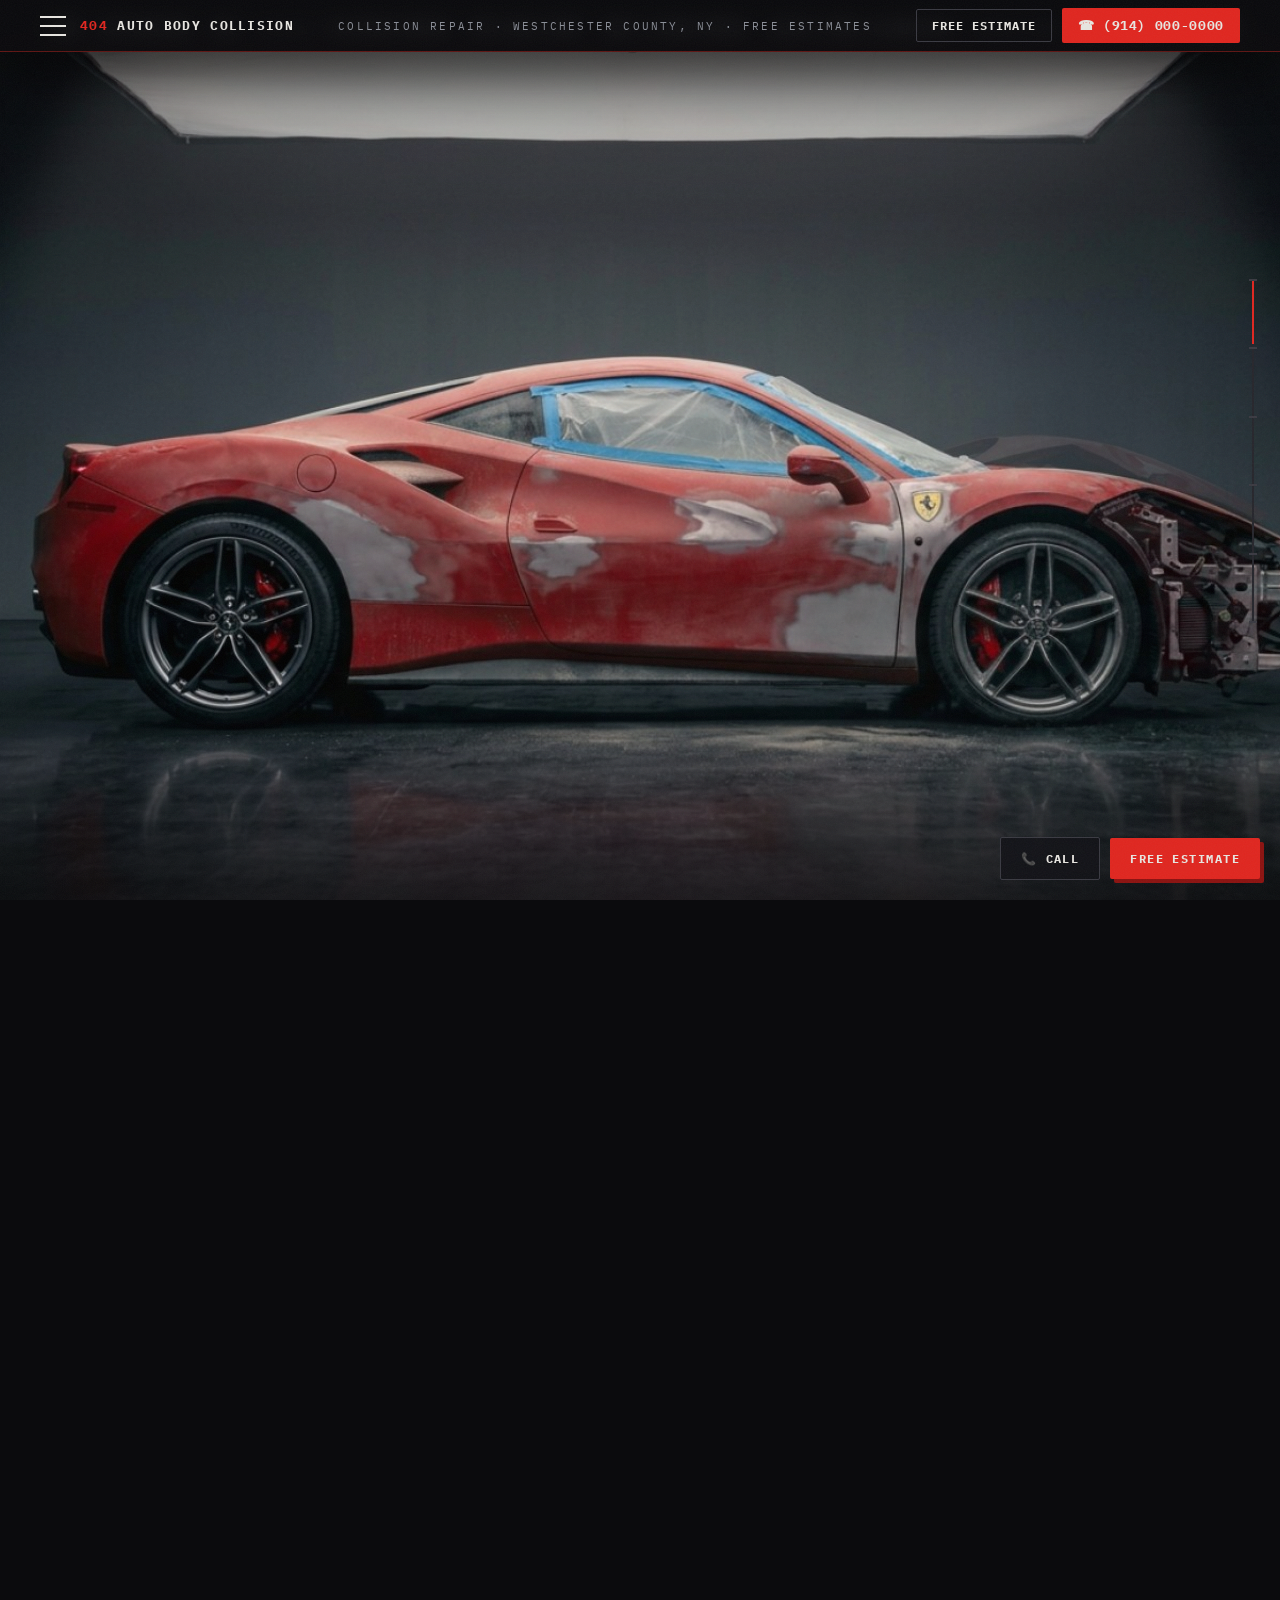
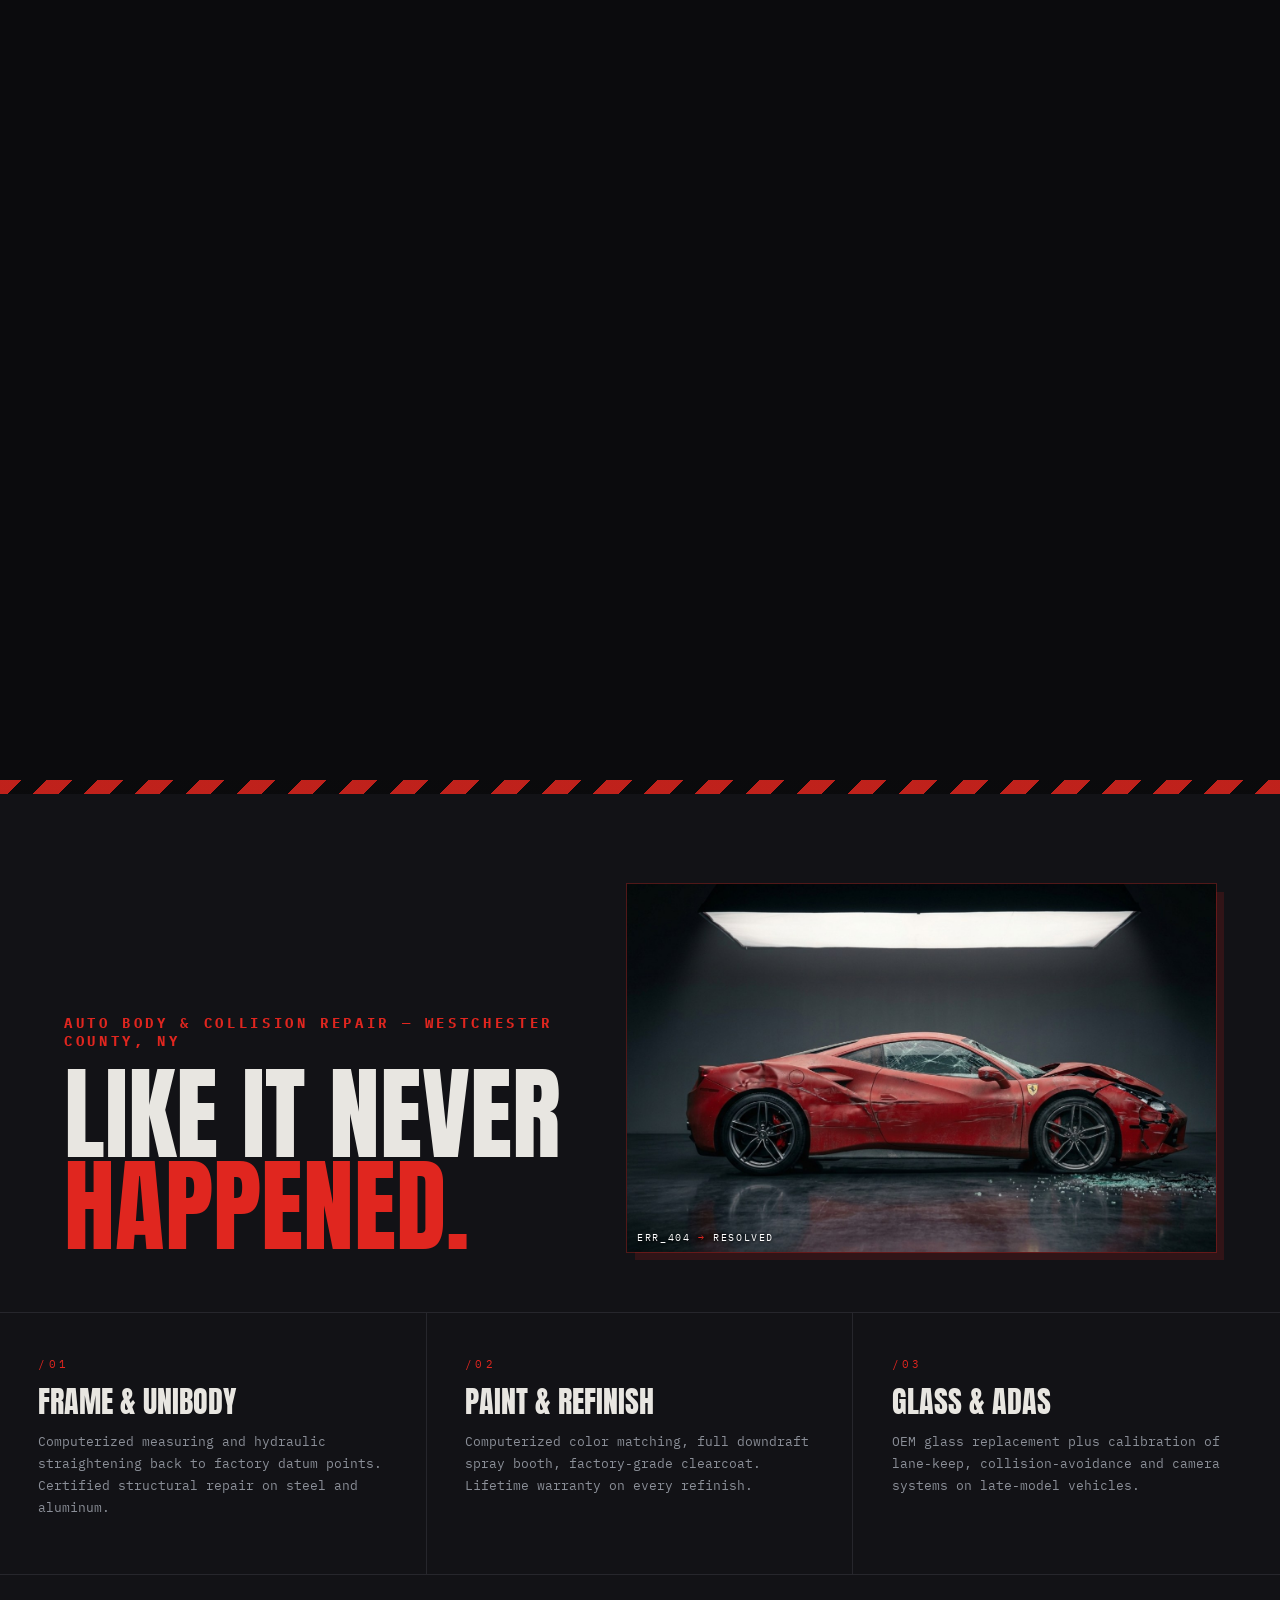
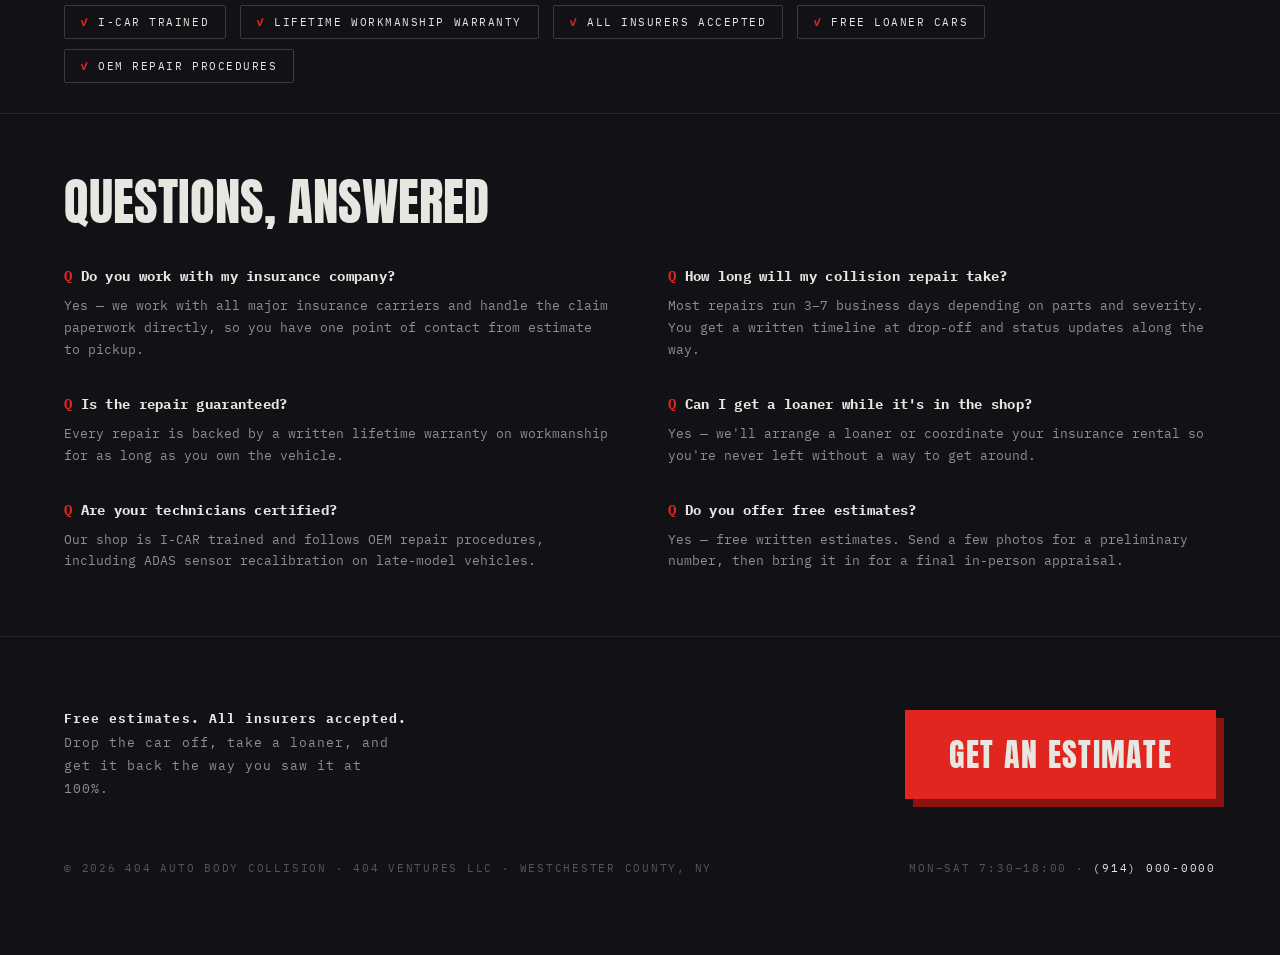
==== index.html @ 288c8769 "404 Auto Body Collision — multi-page concept site Scroll-scrubbed home + service/city pages, estimat" ====
<!DOCTYPE html>
<html lang="en">
<head>
<meta charset="UTF-8">
<meta name="viewport" content="width=device-width, initial-scale=1.0">

<!-- ============ SEO ============ (TODO: replace 404autobody.com with the real domain once live) -->
<title>404 Auto Body Collision — Collision Repair &amp; Auto Body Shop in Westchester, NY</title>
<meta name="description" content="404 Auto Body Collision in Westchester County, NY. Expert collision repair, frame straightening, factory-matched paint, and glass &amp; ADAS calibration. Free estimates, all insurers accepted.">
<link rel="canonical" href="https://404autobody.com/">
<meta name="robots" content="index,follow,max-image-preview:large">
<meta name="geo.region" content="US-NY">
<meta name="geo.placename" content="Westchester County, New York">
<meta name="theme-color" content="#0b0b0d">
<meta property="og:type" content="website">
<meta property="og:title" content="404 Auto Body Collision — Collision Repair in Westchester, NY">
<meta property="og:description" content="Expert collision repair &amp; auto body work in Westchester County, NY. Free estimates, all insurers accepted.">
<meta property="og:image" content="https://404autobody.com/img/stage_4.jpg">
<meta property="og:url" content="https://404autobody.com/">
<meta name="twitter:card" content="summary_large_image">

<link rel="icon" href="favicon.ico" sizes="32x32">
<link rel="icon" type="image/png" href="img/favicon-32.png" sizes="32x32">
<link rel="apple-touch-icon" href="img/favicon-180.png">

<link rel="preload" as="image" href="img/stage_0.jpg">
<link rel="preconnect" href="https://fonts.googleapis.com">
<link rel="preconnect" href="https://fonts.gstatic.com" crossorigin>
<link href="https://fonts.googleapis.com/css2?family=Anton&family=IBM+Plex+Mono:wght@400;500;700&display=swap" rel="stylesheet">
<style>
:root{
  --ink:#0b0b0d;
  --ink2:#121216;
  --steel:#8b8f98;
  --bone:#e8e6e1;
  --red:#e0261f;
  --red-deep:#8c1210;
  --mono:'IBM Plex Mono', ui-monospace, monospace;
  --display:'Anton', 'Arial Narrow', Impact, sans-serif;
}
*{margin:0;padding:0;box-sizing:border-box}
html{scroll-behavior:auto}
body{
  background:var(--ink);
  color:var(--bone);
  font-family:var(--mono);
  overflow-x:hidden;
}
::selection{background:var(--red);color:var(--bone)}

/* grain overlay */
body::after{
  content:"";position:fixed;inset:0;pointer-events:none;z-index:50;opacity:.05;
  background-image:url("data:image/svg+xml,%3Csvg xmlns='http://www.w3.org/2000/svg' width='120' height='120'%3E%3Cfilter id='n'%3E%3CfeTurbulence type='fractalNoise' baseFrequency='0.9' numOctaves='2'/%3E%3C/filter%3E%3Crect width='120' height='120' filter='url(%23n)' opacity='1'/%3E%3C/svg%3E");
}

/* caution tape accent */
.tape{
  height:14px;width:100%;
  background:repeating-linear-gradient(-45deg,var(--red) 0 18px,var(--ink) 18px 36px);
  opacity:.85;
}

/* ============ SCRUB SECTION ============ */
.scrub{height:620vh;position:relative}
.stage{position:sticky;top:0;height:100vh;overflow:hidden}
canvas{position:absolute;inset:0;width:100%;height:100%;display:block}

/* HUD chrome over canvas */
/* burger + slide-out nav drawer */
.tb-left{display:flex;align-items:center;gap:14px}
.burger{width:26px;height:20px;position:relative;background:none;border:0;padding:0;cursor:pointer;flex:0 0 auto}
.burger span{position:absolute;left:0;width:100%;height:2px;background:var(--bone);transition:transform .28s ease, opacity .2s ease}
.burger span:nth-child(1){top:0}
.burger span:nth-child(2){top:9px}
.burger span:nth-child(3){top:18px}
body.nav-open .burger span:nth-child(1){transform:translateY(9px) rotate(45deg)}
body.nav-open .burger span:nth-child(2){opacity:0}
body.nav-open .burger span:nth-child(3){transform:translateY(-9px) rotate(-45deg)}
.burger:focus-visible{outline:2px solid var(--bone);outline-offset:4px}

/* transparent click-catcher (no dim, so the hero stays visible) */
.nav-backdrop{position:fixed;inset:0;z-index:43;background:transparent;pointer-events:none}
body.nav-open .nav-backdrop{pointer-events:auto}
/* compact dropdown that rolls DOWN from under the action bar */
.nav-drawer{position:fixed;top:52px;left:0;right:0;z-index:44;
  display:flex;align-items:center;padding:9px clamp(14px,4vw,40px);
  background:rgba(11,11,13,.95);backdrop-filter:blur(14px);-webkit-backdrop-filter:blur(14px);
  border-bottom:1px solid rgba(224,38,31,.45);box-shadow:0 22px 44px rgba(0,0,0,.55);
  transform:translateY(-100%);transition:transform .32s cubic-bezier(.4,0,.2,1)}
body.nav-open .nav-drawer{transform:translateY(0)}
.nd-head{display:none}
/* single line — scrolls horizontally if it can't all fit */
.nav-drawer nav{display:flex;flex-wrap:nowrap;align-items:center;gap:1px;
  flex:1;min-width:0;overflow-x:auto;scrollbar-width:none}
.nav-drawer nav::-webkit-scrollbar{display:none}
.nd-link{flex:0 0 auto;font-family:var(--mono);font-size:11px;letter-spacing:.05em;text-transform:uppercase;
  color:var(--bone);text-decoration:none;padding:7px 10px;border-radius:2px;white-space:nowrap;transition:background .15s ease, color .15s ease}
.nd-link:hover{background:rgba(224,38,31,.16);color:#fff}
.nd-group{flex:0 0 auto;font-family:var(--mono);font-size:9px;letter-spacing:.18em;text-transform:uppercase;
  color:var(--steel);padding:0 3px 0 9px;margin-left:5px;border-left:1px solid #3a3a42;white-space:nowrap}
.nd-cta{display:none}   /* moved up into the action bar next to the phone */
.nd-link:focus-visible{outline:2px solid var(--bone);outline-offset:2px}

/* slim persistent action bar */
.topbar{position:fixed;top:0;left:0;right:0;z-index:45;height:52px;
  display:flex;align-items:center;justify-content:space-between;gap:16px;
  padding:0 clamp(14px,4vw,40px);
  background:rgba(11,11,13,.72);backdrop-filter:blur(10px);-webkit-backdrop-filter:blur(10px);
  border-bottom:1px solid rgba(224,38,31,.35);font-family:var(--mono);text-transform:uppercase}
.tb-brand{font-weight:700;font-size:13px;letter-spacing:.1em;color:var(--bone);text-decoration:none;white-space:nowrap}
.tb-404{color:var(--red)}
.tb-mid{font-size:11px;letter-spacing:.2em;color:var(--steel);white-space:nowrap;overflow:hidden;text-overflow:ellipsis}
.tb-right{display:flex;align-items:center;gap:10px}
.tb-est{font-family:var(--mono);font-weight:700;font-size:12px;letter-spacing:.08em;text-transform:uppercase;
  color:var(--bone);text-decoration:none;border:1px solid #3a3a42;padding:8px 15px;border-radius:2px;white-space:nowrap}
.tb-est:hover{border-color:var(--red);color:#fff}
.tb-call{font-weight:700;font-size:13px;letter-spacing:.05em;color:var(--bone);text-decoration:none;
  background:var(--red);padding:9px 16px;border-radius:2px;white-space:nowrap}
.tb-call:hover{filter:brightness(1.08)}
.tb-est:focus-visible,.tb-call:focus-visible,.tb-brand:focus-visible{outline:2px solid var(--bone);outline-offset:3px}
@media (max-width:820px){ .tb-mid{display:none} }
@media (max-width:560px){ .tb-brand{font-size:11px} .tb-est{display:none} .tb-call{padding:8px 12px;font-size:12px} }

/* brand wordmark overlay (fades out via JS as scroll progresses) */
.brandmark{position:absolute;top:clamp(78px,12vh,140px);left:0;right:0;text-align:center;
  z-index:7;pointer-events:none;will-change:opacity}
.sr-only{position:absolute;width:1px;height:1px;margin:-1px;padding:0;overflow:hidden;
  clip:rect(0 0 0 0);white-space:nowrap;border:0}
.bm-logo{position:relative;display:inline-block;width:clamp(300px,44vw,620px)}
.bm-logo img{display:block;width:100%;height:auto;filter:drop-shadow(0 3px 20px rgba(0,0,0,.6))}
.bm-logo .bm-glitch{position:absolute;inset:0;opacity:0;animation:bmGlitch 8s steps(1,end) infinite}
@keyframes bmGlitch{
  0%,44%{opacity:0}
  45%{opacity:1} 46%{opacity:0} 47%{opacity:.9} 48%{opacity:0}
  49%,89%{opacity:0}
  90%{opacity:1} 91%{opacity:0} 92%{opacity:.9} 93%{opacity:0}
  94%,100%{opacity:0}
}
@media (prefers-reduced-motion: reduce){ .bm-logo .bm-glitch{display:none} }
.brandmark p{font-family:var(--mono);font-size:clamp(9px,1.15vw,12px);letter-spacing:.3em;
  text-transform:uppercase;color:var(--steel);margin-top:11px}

.hud{position:absolute;inset:0;pointer-events:none;z-index:5}
.hud-corner{position:absolute;font-size:11px;letter-spacing:.18em;text-transform:uppercase;color:var(--steel)}
.hud-tl{top:22px;left:24px}
.hud-tl b{color:var(--bone)}
.hud-tr{bottom:20px;right:26px;text-align:right}
.hud-pct{font-family:var(--display);font-size:clamp(40px,6vw,84px);line-height:1;color:var(--bone)}
.hud-pct span{color:var(--red)}
.hud-tr .lbl{font-size:10px;letter-spacing:.3em;color:var(--steel)}
.hud-bl{bottom:22px;left:24px;color:#55555e}

/* progress rail */
.rail{position:absolute;right:26px;top:50%;transform:translateY(-50%);
  width:2px;height:38vh;background:#26262c}
.rail-fill{position:absolute;top:0;left:0;width:100%;height:0%;background:var(--red)}
.rail-tick{position:absolute;left:-3px;width:8px;height:2px;background:#3a3a42}

/* stage callouts */
.callout{
  position:absolute;max-width:340px;opacity:0;transform:translateY(24px);
  transition:none;z-index:6;pointer-events:none;
}
.callout .no{font-size:11px;letter-spacing:.3em;color:var(--red);text-transform:uppercase;margin-bottom:10px}
.callout h3{font-family:var(--display);font-weight:400;text-transform:uppercase;
  font-size:clamp(28px,3.6vw,46px);line-height:.95;color:var(--bone);margin-bottom:12px}
.callout p{font-size:12.5px;line-height:1.7;color:var(--steel)}
.callout::before{content:"";position:absolute;left:-18px;top:6px;bottom:6px;width:3px;background:var(--red)}
.co-left{left:clamp(28px,6vw,90px);top:7vh}
.co-right{right:clamp(28px,6vw,90px);top:7vh;text-align:left}

/* ============ OUTRO ============ */
.outro{position:relative;background:var(--ink2);padding:0 0 80px}
.outro-head{padding:90px clamp(20px,5vw,64px) 60px;border-bottom:1px solid #26262c}
.outro-head-row{display:flex;align-items:flex-end;justify-content:space-between;gap:40px;flex-wrap:wrap}
.outro-head h2{font-family:var(--display);font-weight:400;text-transform:uppercase;
  font-size:clamp(44px,8vw,120px);line-height:.9;flex:1 1 380px}
.outro-head h2 span{color:var(--red)}
.outro-copy{flex:1 1 380px}
.kw-h1{font-family:var(--mono);font-weight:700;font-size:clamp(11px,1.3vw,14px);
  letter-spacing:.26em;text-transform:uppercase;color:var(--red);margin:0 0 18px}

/* 404 glitch panel: crashed frame corrupts → resolves to pristine, loops */
.glitch404{
  position:relative;flex:0 0 auto;width:clamp(360px,46vw,700px);aspect-ratio:16/10;overflow:hidden;
  background:#000;box-shadow:0 0 0 1px rgba(224,38,31,.3), 8px 8px 0 rgba(224,38,31,.15);
}
.glitch404 img{position:absolute;inset:0;width:100%;height:100%;object-fit:cover;display:block}
.glitch404 .g-base{z-index:1}
.glitch404 .g-target{z-index:2;opacity:0;animation:gReveal 4.5s steps(1,end) infinite}
.glitch404 .g-glitch{z-index:3;opacity:0;animation:gGlitchFlash 4.5s steps(1,end) infinite}
.g-tag{position:absolute;left:10px;bottom:8px;z-index:5;font-size:10px;letter-spacing:.16em;
  color:#fff;text-transform:uppercase;text-shadow:0 1px 3px rgba(0,0,0,.9)}
.g-tag span{color:var(--red)}
@keyframes gReveal{
  0%,50%{opacity:0}
  51%{opacity:1}
  51%,87%{opacity:1}
  93%{opacity:0}
  94%,100%{opacity:0}
}
/* real AI-rendered glitch photo (img/stage_glitch.jpg) strobes on top during the two switch windows */
@keyframes gGlitchFlash{
  0%,44%{opacity:0}
  45%{opacity:.9} 46%{opacity:0} 47%{opacity:1} 48%{opacity:0} 49%{opacity:.85} 50%{opacity:0}
  51%,87%{opacity:0}
  88%{opacity:.9} 89%{opacity:0} 90%{opacity:1} 91%{opacity:0} 92%{opacity:.85} 93%{opacity:0}
  94%,100%{opacity:0}
}
@media (prefers-reduced-motion: reduce){
  .glitch404 .g-target{opacity:1;animation:none}
  .glitch404 .g-glitch{display:none}
}
.services{display:grid;grid-template-columns:repeat(3,1fr);border-bottom:1px solid #26262c}
.svc{padding:44px clamp(20px,3vw,48px) 56px;border-right:1px solid #26262c;position:relative}
.svc:last-child{border-right:0}
.svc .num{font-size:11px;letter-spacing:.3em;color:var(--red)}
.svc h3{font-family:var(--display);font-weight:400;text-transform:uppercase;
  font-size:clamp(20px,2.4vw,30px);margin:16px 0 14px;line-height:1}
.svc p{font-size:12.5px;line-height:1.75;color:var(--steel)}

/* trust strip */
.trust{list-style:none;display:flex;flex-wrap:wrap;gap:10px 14px;align-items:center;
  padding:30px clamp(20px,5vw,64px);border-bottom:1px solid #26262c}
.trust li{font-family:var(--mono);font-size:11px;letter-spacing:.14em;text-transform:uppercase;
  color:var(--bone);padding:9px 16px;border:1px solid #3a3a42;border-radius:2px;position:relative}
.trust li::before{content:"✓ ";color:var(--red);font-weight:700}

/* FAQ */
.faq{padding:64px clamp(20px,5vw,64px);border-bottom:1px solid #26262c}
.faq-head{font-family:var(--display);font-weight:400;text-transform:uppercase;
  font-size:clamp(28px,4vw,52px);line-height:.95;margin-bottom:40px}
.faq-grid{display:grid;grid-template-columns:1fr 1fr;gap:34px 56px}
.faq-item h3{font-family:var(--mono);font-weight:700;font-size:14px;letter-spacing:.02em;
  color:var(--bone);margin-bottom:10px}
.faq-item h3::before{content:"Q ";color:var(--red)}
.faq-item p{font-size:12.5px;line-height:1.75;color:var(--steel)}

.cta{display:flex;flex-wrap:wrap;align-items:center;justify-content:space-between;
  gap:28px;padding:70px clamp(20px,5vw,64px) 20px}
.cta .line{font-size:13px;color:var(--steel);letter-spacing:.08em;max-width:44ch;line-height:1.8}
.cta .line b{color:var(--bone)}
.btn{
  font-family:var(--display);text-transform:uppercase;text-decoration:none;
  font-size:clamp(20px,2.6vw,32px);letter-spacing:.04em;color:var(--bone);
  background:var(--red);padding:20px 44px;display:inline-block;
  box-shadow:8px 8px 0 var(--red-deep);transition:transform .15s ease, box-shadow .15s ease;
}
.btn:hover{transform:translate(4px,4px);box-shadow:2px 2px 0 var(--red-deep)}
.btn:focus-visible,.float-cta a:focus-visible,footer a:focus-visible,.cta a:focus-visible{
  outline:2px solid var(--bone);outline-offset:3px}
footer{padding:40px clamp(20px,5vw,64px) 0;font-size:11px;letter-spacing:.16em;
  text-transform:uppercase;color:#55555e;display:flex;justify-content:space-between;flex-wrap:wrap;gap:12px}
footer a{color:var(--bone);text-decoration:none}

/* floating tap-to-call / estimate CTA — the only above-fold contact after the hero was removed */
.float-cta{position:fixed;right:20px;bottom:20px;z-index:40;display:flex;gap:10px;align-items:center}
.float-cta a{font-family:var(--mono);font-weight:700;font-size:12px;letter-spacing:.12em;
  text-transform:uppercase;text-decoration:none;padding:13px 20px;border-radius:2px;transition:transform .15s ease}
.float-cta a:hover{transform:translateY(-2px)}
.float-cta .fc-call{color:var(--bone);background:rgba(18,18,22,.82);border:1px solid #3a3a42;backdrop-filter:blur(6px)}
.float-cta .fc-est{color:var(--bone);background:var(--red);box-shadow:4px 4px 0 var(--red-deep)}
@media (max-width:560px){ .float-cta .fc-call span{display:none} .float-cta a{padding:13px 16px} }

@media (max-width:820px){
  .hud-tl .sub{display:none}
  .hud-tl{max-width:38vw}
  .hud-pct{font-size:44px}
  .outro-head-row{flex-direction:column;align-items:flex-start}
  .glitch404{width:100%;max-width:440px}
  .services{grid-template-columns:1fr}
  .svc{border-right:0;border-bottom:1px solid #26262c}
  .faq-grid{grid-template-columns:1fr;gap:26px}
  .co-left{top:6vh}
  .co-right{top:6vh;right:auto;left:clamp(28px,6vw,90px)}
  .callout{max-width:260px}
  .rail{display:none}
}
</style>

<!-- ============ AutoBodyShop structured data ============
     ⚠️ DO NOT DEPLOY UNTIL every "REPLACE_BEFORE_LAUNCH" value below is real, the domain
     resolves, and every value is IDENTICAL to the Google Business Profile (NAP consistency).
     The `geo` block was intentionally REMOVED so no plausible-but-wrong coordinates can ship
     by accident — paste real GBP-derived lat/long (5-decimal precision) when the address is
     confirmed, plus a `sameAs` array of the real GBP / Facebook / Yelp URLs.
     Deliberately NO aggregateRating/review markup — self-serving review markup on your own
     shop violates Google's review-snippet guidelines. -->
<script type="application/ld+json">
{
  "@context": "https://schema.org",
  "@type": "AutoBodyShop",
  "name": "404 Auto Body Collision",
  "url": "https://404autobody.com/",
  "image": "https://404autobody.com/img/stage_4.jpg",
  "telephone": "REPLACE_BEFORE_LAUNCH",
  "priceRange": "$$",
  "address": {
    "@type": "PostalAddress",
    "streetAddress": "REPLACE_BEFORE_LAUNCH",
    "addressLocality": "REPLACE_BEFORE_LAUNCH",
    "addressRegion": "NY",
    "postalCode": "REPLACE_BEFORE_LAUNCH",
    "addressCountry": "US"
  },
  "areaServed": [
    { "@type": "City", "name": "White Plains" },
    { "@type": "City", "name": "Yonkers" },
    { "@type": "City", "name": "New Rochelle" },
    { "@type": "City", "name": "Mount Vernon" },
    { "@type": "AdministrativeArea", "name": "Westchester County" }
  ],
  "openingHoursSpecification": [{
    "@type": "OpeningHoursSpecification",
    "dayOfWeek": ["Monday","Tuesday","Wednesday","Thursday","Friday","Saturday"],
    "opens": "07:30",
    "closes": "18:00"
  }],
  "hasOfferCatalog": {
    "@type": "OfferCatalog",
    "name": "Collision & Auto Body Services",
    "itemListElement": [
      { "@type": "Offer", "itemOffered": { "@type": "Service", "name": "Collision Repair" } },
      { "@type": "Offer", "itemOffered": { "@type": "Service", "name": "Frame & Unibody Straightening" } },
      { "@type": "Offer", "itemOffered": { "@type": "Service", "name": "Auto Body Paint & Refinish" } },
      { "@type": "Offer", "itemOffered": { "@type": "Service", "name": "Auto Glass Replacement & ADAS Calibration" } }
    ]
  }
}
</script>

<!-- FAQPage structured data — mirrors the visible FAQ section verbatim (Google requires the
     answer text to be present on the page). Eligible for FAQ rich results / People-Also-Ask. -->
<script type="application/ld+json">
{
  "@context": "https://schema.org",
  "@type": "FAQPage",
  "mainEntity": [
    { "@type": "Question", "name": "Do you work with my insurance company?",
      "acceptedAnswer": { "@type": "Answer", "text": "Yes — we work with all major insurance carriers and handle the claim paperwork directly, so you have one point of contact from estimate to pickup." } },
    { "@type": "Question", "name": "How long will my collision repair take?",
      "acceptedAnswer": { "@type": "Answer", "text": "Most repairs run 3–7 business days depending on parts and severity. You get a written timeline at drop-off and status updates along the way." } },
    { "@type": "Question", "name": "Is the repair guaranteed?",
      "acceptedAnswer": { "@type": "Answer", "text": "Every repair is backed by a written lifetime warranty on workmanship for as long as you own the vehicle." } },
    { "@type": "Question", "name": "Can I get a loaner while it's in the shop?",
      "acceptedAnswer": { "@type": "Answer", "text": "Yes — we'll arrange a loaner or coordinate your insurance rental so you're never left without a way to get around." } },
    { "@type": "Question", "name": "Are your technicians certified?",
      "acceptedAnswer": { "@type": "Answer", "text": "Our shop is I-CAR trained and follows OEM repair procedures, including ADAS sensor recalibration on late-model vehicles." } },
    { "@type": "Question", "name": "Do you offer free estimates?",
      "acceptedAnswer": { "@type": "Answer", "text": "Yes — free written estimates. Send a few photos for a preliminary number, then bring it in for a final in-person appraisal." } }
  ]
}
</script>
</head>
<body>

<!-- slim always-visible action bar — identity + location + phone on screen the instant
     a (stressed) customer lands, no scrolling required -->
<header class="topbar">
  <div class="tb-left">
    <button class="burger" id="navToggle" aria-label="Open menu" aria-expanded="false" aria-controls="navDrawer">
      <span></span><span></span><span></span>
    </button>
    <a class="tb-brand" href="#top" aria-label="404 Auto Body Collision"><span class="tb-404">404</span>&nbsp;Auto Body Collision</a>
  </div>
  <div class="tb-mid">Collision Repair · Westchester County, NY · Free Estimates</div>
  <div class="tb-right"><a class="tb-est" href="estimate.html">Free Estimate</a><a class="tb-call" href="tel:+19140000000"><span class="tb-ico" aria-hidden="true">&#9742;</span> (914)&nbsp;000-0000</a></div>
</header>

<!-- slide-out nav — maps the full site: existing sections jump in-page,
     service/city pages still to build are marked "soon" -->
<div class="nav-backdrop" id="navBackdrop"></div>
<aside class="nav-drawer" id="navDrawer" aria-hidden="true" aria-label="Site menu">
  <div class="nd-head"><span class="tb-404">404</span> Auto Body Collision</div>
  <nav>
    <a class="nd-link" href="#top" data-nav>Home</a>
    <a class="nd-link" href="#services" data-nav>Our Services</a>
    <a class="nd-link" href="#faq" data-nav>FAQ</a>

    <div class="nd-group">Services</div>
    <a class="nd-link" href="services/collision-repair.html">Collision Repair</a>
    <a class="nd-link" href="services/auto-body-paint.html">Auto Body Paint</a>
    <a class="nd-link" href="services/dent-frame-repair.html">Dent &amp; Frame Repair</a>
    <a class="nd-link" href="services/glass-adas-calibration.html">Glass &amp; ADAS Calibration</a>

    <div class="nd-group">Service Areas</div>
    <a class="nd-link" href="areas/white-plains.html">White Plains</a>
    <a class="nd-link" href="areas/yonkers.html">Yonkers</a>
    <a class="nd-link" href="areas/new-rochelle.html">New Rochelle</a>
    <a class="nd-link" href="areas/mount-vernon.html">Mount Vernon</a>
  </nav>
  <a class="nd-cta" href="estimate.html">Get a Free Estimate</a>
</aside>

<!-- floating contact CTA — persistent tap-to-call + estimate (highest conversion element per research) -->
<div class="float-cta">
  <a class="fc-call" href="tel:+19140000000" aria-label="Call 404 Auto Body Collision">📞 <span>Call</span></a>
  <a class="fc-est" href="estimate.html">Free Estimate</a>
</div>

<!-- ================= SCRUB ================= -->
<section class="scrub" id="scrub">
  <div class="stage">
    <canvas id="cv" role="img" aria-label="A wrecked car being repaired to showroom condition as you scroll — collision repair by 404 Auto Body Collision in Westchester, NY"></canvas>

    <!-- brand logo (H1 kept for SEO, visually hidden) — fades out as the repair begins,
         glitch twin strobes on the same rhythm as the outro panel -->
    <div class="brandmark" id="brandmark">
      <h1 class="sr-only">404 Auto Body Collision — Auto Body &amp; Collision Repair, Westchester County, NY</h1>
      <div class="bm-logo">
        <img class="bm-base" src="img/logo.webp" width="1200" height="347" alt="404 Auto Body Collision">
        <img class="bm-glitch" src="img/logo_glitch.webp" width="1200" height="347" alt="" aria-hidden="true">
      </div>
      <p>Collision Repair · Westchester County, NY</p>
    </div>

    <div class="hud">
      <div class="rail"><div class="rail-fill" id="railFill"></div>
        <div class="rail-tick" style="top:0%"></div>
        <div class="rail-tick" style="top:20%"></div>
        <div class="rail-tick" style="top:40%"></div>
        <div class="rail-tick" style="top:60%"></div>
        <div class="rail-tick" style="top:80%"></div>
        <div class="rail-tick" style="top:100%"></div>
      </div>
    </div>

    <!-- stage callouts: data-a/data-b = progress window -->
    <div class="callout co-left"  data-a="0.03" data-b="0.15">
      <div class="no">Stage 01</div><h3>Full damage assessment</h3>
      <p>Laser measuring on the frame bench. Every millimeter of deviation documented before a single tool touches the car.</p>
    </div>
    <div class="callout co-right" data-a="0.19" data-b="0.33">
      <div class="no">Stage 02</div><h3>Precision frame straightening</h3>
      <p>Hydraulic pulls bring the unibody back to factory spec — within 1mm of OEM datum points.</p>
    </div>
    <div class="callout co-left"  data-a="0.37" data-b="0.51">
      <div class="no">Stage 03</div><h3>Panel &amp; bumper restoration</h3>
      <p>Dents rolled out, panels re-hung and gapped. New OEM bumper cover fitted and aligned.</p>
    </div>
    <div class="callout co-right" data-a="0.55" data-b="0.69">
      <div class="no">Stage 04</div><h3>OEM glass &amp; ADAS recalibration</h3>
      <p>Factory glass, new seals — and every camera and sensor recalibrated to spec.</p>
    </div>
    <div class="callout co-left"  data-a="0.73" data-b="0.87">
      <div class="no">Stage 05</div><h3>Factory-matched paint</h3>
      <p>Spectrophotometer color match, downdraft booth, ceramic clear. Indistinguishable from the day it left the plant.</p>
    </div>
    <div class="callout co-right" data-a="0.91" data-b="1.01">
      <div class="no">Stage 06</div><h3>Showroom ready.</h3>
      <p>Cut, polish, detail, quality inspection. Like the accident never happened.</p>
    </div>
  </div>
</section>

<div class="tape"></div>

<!-- ================= OUTRO ================= -->
<section class="outro">
  <div class="outro-head">
    <div class="outro-head-row">
      <div class="outro-copy">
        <p class="kw-h1">Auto Body &amp; Collision Repair — Westchester County, NY</p>
        <h2>Like it never <span>happened.</span></h2>
      </div>
      <div class="glitch404" aria-hidden="true">
        <img class="g-base" src="img/stage_0.jpg" width="1600" height="893" loading="lazy" alt="">
        <img class="g-target" src="img/stage_4.jpg" width="1600" height="893" loading="lazy" alt="">
        <img class="g-glitch" src="img/stage_glitch.jpg" width="1600" height="893" loading="lazy" alt="">
        <div class="g-tag">ERR_404 <span>→</span> RESOLVED</div>
      </div>
    </div>
  </div>
  <div class="services" id="services">
    <div class="svc"><div class="num">/01</div><h3>Frame &amp; Unibody</h3>
      <p>Computerized measuring and hydraulic straightening back to factory datum points. Certified structural repair on steel and aluminum.</p></div>
    <div class="svc"><div class="num">/02</div><h3>Paint &amp; Refinish</h3>
      <p>Computerized color matching, full downdraft spray booth, factory-grade clearcoat. Lifetime warranty on every refinish.</p></div>
    <div class="svc"><div class="num">/03</div><h3>Glass &amp; ADAS</h3>
      <p>OEM glass replacement plus calibration of lane-keep, collision-avoidance and camera systems on late-model vehicles.</p></div>
  </div>
  <!-- trust strip (retention/confidence signals) -->
  <ul class="trust">
    <li>I-CAR Trained</li>
    <li>Lifetime Workmanship Warranty</li>
    <li>All Insurers Accepted</li>
    <li>Free Loaner Cars</li>
    <li>OEM Repair Procedures</li>
  </ul>

  <!-- FAQ — answers the questions that build trust + FAQPage rich-result eligibility -->
  <div class="faq" id="faq">
    <h2 class="faq-head">Questions, answered</h2>
    <div class="faq-grid">
      <div class="faq-item"><h3>Do you work with my insurance company?</h3>
        <p>Yes — we work with all major insurance carriers and handle the claim paperwork directly, so you have one point of contact from estimate to pickup.</p></div>
      <div class="faq-item"><h3>How long will my collision repair take?</h3>
        <p>Most repairs run 3–7 business days depending on parts and severity. You get a written timeline at drop-off and status updates along the way.</p></div>
      <div class="faq-item"><h3>Is the repair guaranteed?</h3>
        <p>Every repair is backed by a written lifetime warranty on workmanship for as long as you own the vehicle.</p></div>
      <div class="faq-item"><h3>Can I get a loaner while it's in the shop?</h3>
        <p>Yes — we'll arrange a loaner or coordinate your insurance rental so you're never left without a way to get around.</p></div>
      <div class="faq-item"><h3>Are your technicians certified?</h3>
        <p>Our shop is I-CAR trained and follows OEM repair procedures, including ADAS sensor recalibration on late-model vehicles.</p></div>
      <div class="faq-item"><h3>Do you offer free estimates?</h3>
        <p>Yes — free written estimates. Send a few photos for a preliminary number, then bring it in for a final in-person appraisal.</p></div>
    </div>
  </div>

  <div class="cta">
    <p class="line"><b>Free estimates. All insurers accepted.</b><br>
      Drop the car off, take a loaner, and get it back the way you saw it at 100%.</p>
    <a class="btn" href="estimate.html">Get an estimate</a>
  </div>
  <footer>
    <span>© 2026 404 Auto Body Collision · 404 Ventures LLC · Westchester County, NY</span>
    <span>Mon–Sat 7:30–18:00 · <a href="tel:+19140000000">(914) 000-0000</a></span>
  </footer>
</section>

<script>
/* =========================================================================
   SCROLL-SCRUBBED REPAIR SEQUENCE
   The car is drawn procedurally in drawFrame(p, t):
     p = repair progress 0..1 (0 = wrecked, 1 = showroom)
     t = wall-clock seconds (idle effects: smoke, sparkle twinkle)
   To swap in a rendered image sequence later (Blender / AI frames), replace
   the body of drawFrame with:  ctx.drawImage(frames[Math.round(p*(N-1))],...)
   — the scroll / smoothing / HUD logic all stays identical.
   ========================================================================= */
const cv  = document.getElementById('cv');
const ctx = cv.getContext('2d');
let W = 0, H = 0, DPR = 1;

/* ---------- photoreal keyframes (AI-generated repair stages) ----------
   stage_0 wrecked → stage_1 filler/pull → stage_2 primer → stage_3 fresh paint → stage_4 showroom
   While they load (or if they 404), the procedural vector car below renders instead. */
const KEYFRAME_SRCS = ['img/stage_0.jpg','img/stage_1.jpg','img/stage_2.jpg','img/stage_3.jpg','img/stage_4.jpg'];
const keyframes = [];
let framesReady = false;
{
  let loaded = 0;
  KEYFRAME_SRCS.forEach((src,i)=>{
    const im = new Image();
    im.onload = ()=>{ if(++loaded === KEYFRAME_SRCS.length) framesReady = true; };
    im.src = src;
    keyframes[i] = im;
  });
}

function resize(){
  DPR = Math.min(window.devicePixelRatio || 1, 2);
  W = cv.clientWidth; H = cv.clientHeight;
  cv.width = W * DPR; cv.height = H * DPR;
  ctx.setTransform(DPR, 0, 0, DPR, 0, 0);
}
window.addEventListener('resize', resize);

/* ---------- helpers ---------- */
const clamp = (v,a,b)=>Math.max(a,Math.min(b,v));
const lerp  = (a,b,k)=>a+(b-a)*k;
// stage window: 0 before a, 1 after b, eased in between
function st(p,a,b){ const k = clamp((p-a)/(b-a),0,1); return k*k*(3-2*k); }
function lerpColor(c1,c2,k){
  return `rgb(${Math.round(lerp(c1[0],c2[0],k))},${Math.round(lerp(c1[1],c2[1],k))},${Math.round(lerp(c1[2],c2[2],k))})`;
}

/* ---------- car geometry (unit space: x 0..100 rear→front, ground y≈33.5) ---------- */
// top outline, rear bumper → nose
const BODY = [
  [2,25],[1.5,19],[5,15.5],[15,13.5],   // rear fascia + trunk
  [26,7],[38,4.5],[50,4.5],[57,6],      // rear glass + roof
  [68,12],[80,13.5],[91,15],            // windshield base + hood
  [97,17.5],[99,21],[98.5,25]           // nose
];
// crash deformation per point [dx,dy], applied ×damage
const DENT = [
  [0,0],[0.8,1.2],[0,1.8],[0,2.2],      // rear quarter crunch
  [0,1.0],[0,0.8],[0,0],[0,0.4],
  [0,3.2],[0,2.4],[-1,1.8],             // hood crumple
  [-2.2,1.6],[-2.6,0.6],[-1.5,0]        // nose pushed in
];
const GLASS = [[27,8],[49,5.8],[56,7],[64.5,11.5],[31,13]];
const FRONT_WHEEL = [79,26.5], REAR_WHEEL = [20,26.5], WHEEL_R = 7;

// deterministic pseudo-random (no Math.random — stable frames)
function rnd(i){ const x = Math.sin(i*127.1+311.7)*43758.5453; return x-Math.floor(x); }

// smoke particles (seeded)
const SMOKE = Array.from({length:14},(_,i)=>({
  ph:rnd(i), spd:.06+rnd(i+40)*.05, dx:(rnd(i+80)-.5)*10, r:1.6+rnd(i+120)*2.2
}));
// scratches: [x1,y1,x2,y2] on doors/quarter
const SCRATCHES = Array.from({length:7},(_,i)=>{
  const x = 24+rnd(i+7)*40, y = 14+rnd(i+17)*8;
  return [x,y,x+4+rnd(i+27)*9,y+(rnd(i+37)-.5)*3];
});
// windshield crack web endpoints from impact point
const CRACK_C = [60.5,8.8];
const CRACKS = Array.from({length:9},(_,i)=>{
  const a = rnd(i+3)*Math.PI*2, len = 2.5+rnd(i+13)*4.5;
  return [CRACK_C[0]+Math.cos(a)*len, CRACK_C[1]+Math.sin(a)*len*.6];
});
const SPARKLES = [[30,6],[55,5.5],[74,12.5],[90,15.5],[12,14]];

function drawFrame(p, t){
  ctx.clearRect(0,0,W,H);

  /* --- backdrop: garage gradient + light cone that warms as repair completes --- */
  const bg = ctx.createRadialGradient(W*.5,H*.42,80, W*.5,H*.5,Math.max(W,H)*.75);
  bg.addColorStop(0, `rgb(${26+14*p},${26+8*p},${30+6*p})`);
  bg.addColorStop(1, '#0b0b0d');
  ctx.fillStyle = bg; ctx.fillRect(0,0,W,H);

  // overhead light cone
  ctx.save();
  ctx.globalAlpha = .05 + .10*p;
  const cone = ctx.createLinearGradient(0,0,0,H*.8);
  cone.addColorStop(0,'#fff8ec'); cone.addColorStop(1,'transparent');
  ctx.fillStyle = cone;
  ctx.beginPath();
  ctx.moveTo(W*.38,0); ctx.lineTo(W*.62,0); ctx.lineTo(W*.80,H*.8); ctx.lineTo(W*.20,H*.8);
  ctx.closePath(); ctx.fill();
  ctx.restore();

  /* --- car transform --- */
  const CW = Math.min(W*.66, 940);
  const S  = CW/100;
  const cx = (W-CW)/2, groundY = H*.55 + 33.5*S*0; // computed via unit ground below
  const oy = H*.60 - 33.5*S;   // ground (y=33.5 units) sits at 60% viewport height
  const dmg = 1 - st(p, .05, .45);        // structural damage factor
  const flat = 1 - st(p, .35, .52);       // flat front tire
  const bumperOff = 1 - st(p, .38, .55);  // hanging bumper
  const crackA = 1 - st(p, .55, .70);     // glass cracks
  const scratchA = 1 - st(p, .58, .80);   // scratches
  const paintK = st(p, .70, .88);         // dull → factory red
  const glossA = st(p, .82, 1);           // clearcoat gloss
  const smokeA = 1 - st(p, .02, .28);     // engine smoke

  ctx.save();
  ctx.translate(cx, oy);
  // wrecked car sags nose-down a touch
  ctx.translate(50*S, 20*S); ctx.rotate(dmg*0.018); ctx.translate(-50*S, -20*S);

  const U = (x,y)=>[x*S, y*S];

  /* ground shadow */
  ctx.save();
  ctx.globalAlpha = .5;
  const sh = ctx.createRadialGradient(50*S,34.5*S,4, 50*S,34.5*S, 52*S);
  sh.addColorStop(0,'rgba(0,0,0,.85)'); sh.addColorStop(1,'transparent');
  ctx.fillStyle = sh;
  ctx.beginPath(); ctx.ellipse(50*S,34.6*S, 52*S, 4.2*S, 0, 0, Math.PI*2); ctx.fill();
  ctx.restore();

  /* glass shards on ground near nose (early damage only) */
  const shardA = 1 - st(p,.15,.4);
  if (shardA > .01){
    ctx.save(); ctx.globalAlpha = shardA*.8; ctx.fillStyle = '#aebfc9';
    for(let i=0;i<8;i++){
      const sx=(84+rnd(i+55)*16)*S, sy=(33.2+rnd(i+65)*1.6)*S, r=(0.5+rnd(i+75)*0.8)*S;
      ctx.beginPath(); ctx.moveTo(sx,sy); ctx.lineTo(sx+r,sy-r*.7); ctx.lineTo(sx+r*1.6,sy); ctx.closePath(); ctx.fill();
    }
    ctx.restore();
  }

  /* body path with damage offsets */
  function bodyPath(){
    ctx.beginPath();
    const pts = BODY.map((pt,i)=>[ (pt[0]+DENT[i][0]*dmg)*S, (pt[1]+DENT[i][1]*dmg)*S ]);
    ctx.moveTo(pts[0][0], pts[0][1]);
    for(let i=1;i<pts.length-1;i++){
      const mx=(pts[i][0]+pts[i+1][0])/2, my=(pts[i][1]+pts[i+1][1])/2;
      ctx.quadraticCurveTo(pts[i][0],pts[i][1],mx,my);
    }
    const L=pts[pts.length-1];
    ctx.lineTo(L[0],L[1]);
    // bottom edge with wheel arches (front → rear)
    ctx.lineTo(90*S, 25.5*S);
    ctx.arc(FRONT_WHEEL[0]*S, 25.5*S, 8.5*S, 0, Math.PI, true);
    ctx.lineTo(28.5*S, 25.5*S);
    ctx.arc(REAR_WHEEL[0]*S, 25.5*S, 8.5*S, 0, Math.PI, true);
    ctx.closePath();
  }

  /* wheels (behind body) */
  function wheel(wx, squash){
    ctx.save();
    ctx.translate(wx*S, 26.5*S + WHEEL_R*S*squash*.22);
    ctx.scale(1, 1-squash*.22);
    ctx.fillStyle = '#17171b';
    ctx.beginPath(); ctx.arc(0,0,WHEEL_R*S,0,Math.PI*2); ctx.fill();
    ctx.strokeStyle = '#000'; ctx.lineWidth = S*.7; ctx.stroke();
    // rim
    ctx.fillStyle = lerpColor([70,72,80],[168,172,184],paintK);
    ctx.beginPath(); ctx.arc(0,0,4*S,0,Math.PI*2); ctx.fill();
    ctx.strokeStyle = '#26262c'; ctx.lineWidth = S*.5;
    for(let i=0;i<5;i++){
      const a=i*Math.PI*2/5 + p*2;
      ctx.beginPath(); ctx.moveTo(0,0); ctx.lineTo(Math.cos(a)*3.6*S, Math.sin(a)*3.6*S); ctx.stroke();
    }
    ctx.fillStyle = '#0d0d10';
    ctx.beginPath(); ctx.arc(0,0,1.1*S,0,Math.PI*2); ctx.fill();
    ctx.restore();
  }
  wheel(REAR_WHEEL[0], 0);
  wheel(FRONT_WHEEL[0], flat);

  /* paint fill */
  const dull = [92,26,22], factory = [210,35,42];
  const topC = lerpColor([dull[0]+30,dull[1]+10,dull[2]+8],[factory[0]+40,factory[1]+22,factory[2]+24],paintK);
  const botC = lerpColor([58,16,14],[126,15,15],paintK);
  const paint = ctx.createLinearGradient(0,3*S,0,26*S);
  paint.addColorStop(0, topC); paint.addColorStop(1, botC);
  bodyPath();
  ctx.fillStyle = paint; ctx.fill();
  ctx.strokeStyle = 'rgba(0,0,0,.55)'; ctx.lineWidth = S*.45; ctx.stroke();

  /* clipped body details */
  ctx.save();
  bodyPath(); ctx.clip();

  // rocker shadow
  ctx.fillStyle = 'rgba(0,0,0,.35)';
  ctx.fillRect(0, 23.5*S, 100*S, 4*S);

  // door cut line + handle
  ctx.strokeStyle = 'rgba(0,0,0,.45)'; ctx.lineWidth = S*.3;
  ctx.beginPath(); ctx.moveTo(43*S,13.2*S); ctx.quadraticCurveTo(44.5*S,19*S,45.5*S,25.4*S); ctx.stroke();
  ctx.beginPath(); ctx.moveTo(63*S,12.5*S); ctx.quadraticCurveTo(64*S,18*S,64.5*S,25.4*S); ctx.stroke();
  ctx.fillStyle = 'rgba(0,0,0,.5)';
  ctx.fillRect(48*S,14.2*S,4*S,.8*S);

  // hood crumple creases (fade with repair)
  if (dmg > .02){
    ctx.save(); ctx.globalAlpha = dmg;
    ctx.strokeStyle = 'rgba(20,8,6,.8)'; ctx.lineWidth = S*.5;
    [[70,13.8,76,15.8],[74,13.6,82,16.2],[80,14.6,88,16.4],[8,15.4,14,17],[10,17,17,15.8]].forEach(c=>{
      ctx.beginPath(); ctx.moveTo(c[0]*S,c[1]*S);
      ctx.lineTo((c[0]+c[2])/2*S+(rnd(c[0])-.5)*2*S, (c[1]+c[3])/2*S);
      ctx.lineTo(c[2]*S,c[3]*S); ctx.stroke();
    });
    ctx.restore();
  }

  // scratches
  if (scratchA > .02){
    ctx.save(); ctx.globalAlpha = scratchA*.75;
    ctx.strokeStyle = '#cfd3d9'; ctx.lineWidth = S*.28;
    SCRATCHES.forEach(s=>{
      ctx.beginPath(); ctx.moveTo(s[0]*S,s[1]*S); ctx.lineTo(s[2]*S,s[3]*S); ctx.stroke();
    });
    // primer patch on rear quarter
    ctx.globalAlpha = scratchA*.5; ctx.fillStyle = '#6f6a63';
    ctx.beginPath(); ctx.ellipse(12*S,17*S,4.4*S,2.6*S,-.3,0,Math.PI*2); ctx.fill();
    ctx.restore();
  }

  // gloss / clearcoat highlight
  if (glossA > .01){
    ctx.save(); ctx.globalAlpha = glossA*.4;
    const gl = ctx.createLinearGradient(0,4*S,0,14*S);
    gl.addColorStop(0,'rgba(255,255,255,.9)'); gl.addColorStop(1,'transparent');
    ctx.fillStyle = gl;
    ctx.beginPath();
    ctx.moveTo(4*S,15*S); ctx.quadraticCurveTo(50*S,2*S,98*S,17*S);
    ctx.quadraticCurveTo(50*S,10*S,4*S,15*S); ctx.closePath(); ctx.fill();
    ctx.restore();
  }

  // shine sweep near the very end
  const sweepK = st(p,.90,1);
  if (sweepK > 0 && sweepK < 1){
    ctx.save(); ctx.globalAlpha = Math.sin(sweepK*Math.PI)*.5;
    const sx = (-25 + sweepK*150)*S;
    const sw = ctx.createLinearGradient(sx-12*S,0,sx+12*S,0);
    sw.addColorStop(0,'transparent'); sw.addColorStop(.5,'rgba(255,255,255,.85)'); sw.addColorStop(1,'transparent');
    ctx.fillStyle = sw;
    ctx.save(); ctx.transform(1,0,-.35,1,0,0); ctx.fillRect(sx-14*S,0,28*S,30*S); ctx.restore();
    ctx.restore();
  }
  ctx.restore(); // end clip

  /* cabin glass */
  ctx.save();
  ctx.beginPath();
  GLASS.forEach((g,i)=> i? ctx.lineTo(g[0]*S,g[1]*S) : ctx.moveTo(g[0]*S,g[1]*S));
  ctx.closePath();
  const glassFill = ctx.createLinearGradient(0,5*S,0,13*S);
  const frost = crackA*.5;
  glassFill.addColorStop(0, `rgba(${150+frost*60},${170+frost*40},${185+frost*30},${.85})`);
  glassFill.addColorStop(1, 'rgba(40,52,64,.9)');
  ctx.fillStyle = glassFill; ctx.fill();
  ctx.strokeStyle = 'rgba(0,0,0,.6)'; ctx.lineWidth = S*.4; ctx.stroke();
  // B-pillar
  ctx.strokeStyle = 'rgba(10,10,12,.9)'; ctx.lineWidth = S*1.1;
  ctx.beginPath(); ctx.moveTo(50*S,5.8*S); ctx.lineTo(52*S,12.6*S); ctx.stroke();
  // crack web
  if (crackA > .02){
    ctx.save(); ctx.clip(); ctx.globalAlpha = crackA;
    ctx.strokeStyle = 'rgba(240,246,250,.95)'; ctx.lineWidth = S*.22;
    CRACKS.forEach(c=>{
      ctx.beginPath(); ctx.moveTo(CRACK_C[0]*S,CRACK_C[1]*S); ctx.lineTo(c[0]*S,c[1]*S); ctx.stroke();
    });
    ctx.beginPath(); ctx.arc(CRACK_C[0]*S,CRACK_C[1]*S,1.1*S,0,Math.PI*2); ctx.stroke();
    ctx.beginPath(); ctx.arc(CRACK_C[0]*S,CRACK_C[1]*S,2.1*S,0,Math.PI*2); ctx.stroke();
    ctx.restore();
  }
  ctx.restore();

  /* front bumper (separate piece — hangs when wrecked) */
  ctx.save();
  const pivX = 91*S, pivY = 20*S;
  ctx.translate(pivX,pivY);
  ctx.rotate(bumperOff*.4);
  ctx.translate(-pivX,-pivY + bumperOff*1.6*S);
  const bumpC = lerpColor([70,20,17],[176,26,32],paintK);
  ctx.fillStyle = bumpC;
  ctx.beginPath();
  ctx.moveTo(91*S,20*S); ctx.lineTo(99*S,20.5*S); ctx.lineTo(98.5*S,25*S); ctx.lineTo(89.5*S,25.2*S);
  ctx.closePath(); ctx.fill();
  ctx.strokeStyle = 'rgba(0,0,0,.55)'; ctx.lineWidth = S*.4; ctx.stroke();
  // intake slot
  ctx.fillStyle = 'rgba(0,0,0,.6)';
  ctx.fillRect(92.5*S,22.4*S,5*S,1.3*S);
  ctx.restore();

  /* headlight */
  const lampOn = st(p,.86,.96);
  ctx.save();
  ctx.beginPath();
  ctx.moveTo(93.5*S,(16.6+dmg*1.2)*S); ctx.lineTo(97.5*S,(17.6+dmg*.6)*S);
  ctx.lineTo(97*S,(19.2+dmg*.6)*S); ctx.lineTo(93*S,(18.6+dmg*1.2)*S);
  ctx.closePath();
  ctx.fillStyle = lerpColor([120,120,118],[255,240,200],Math.max(paintK,lampOn));
  ctx.fill(); ctx.strokeStyle='rgba(0,0,0,.5)'; ctx.lineWidth=S*.3; ctx.stroke();
  if (dmg > .3){ // cracked lens X
    ctx.globalAlpha = dmg; ctx.strokeStyle='rgba(40,40,40,.9)'; ctx.lineWidth=S*.25;
    ctx.beginPath(); ctx.moveTo(93.6*S,17.8*S); ctx.lineTo(97.2*S,18.6*S);
    ctx.moveTo(95*S,17.2*S); ctx.lineTo(95.6*S,19.4*S); ctx.stroke();
  }
  if (lampOn > .01){ // beam
    ctx.globalAlpha = lampOn*.35;
    const beam = ctx.createLinearGradient(97*S,18*S,120*S,18*S);
    beam.addColorStop(0,'rgba(255,244,200,.9)'); beam.addColorStop(1,'transparent');
    ctx.fillStyle = beam;
    ctx.beginPath(); ctx.moveTo(97*S,17.4*S); ctx.lineTo(120*S,14*S); ctx.lineTo(120*S,23*S); ctx.lineTo(97*S,19.4*S);
    ctx.closePath(); ctx.fill();
  }
  ctx.restore();

  /* taillight */
  ctx.fillStyle = lerpColor([90,30,26],[230,50,50],paintK);
  ctx.beginPath();
  ctx.moveTo(2*S,17*S); ctx.lineTo(4.6*S,16.2*S); ctx.lineTo(4.6*S,18.6*S); ctx.lineTo(2.2*S,19.2*S);
  ctx.closePath(); ctx.fill();

  /* engine smoke */
  if (smokeA > .01){
    ctx.save();
    SMOKE.forEach((s,i)=>{
      const k = (t*s.spd + s.ph) % 1;
      const sx = (74 + s.dx*k)*S, sy = (11.5 - k*17)*S;
      ctx.globalAlpha = smokeA * (1-k) * .28;
      ctx.fillStyle = '#9a9aa2';
      ctx.beginPath(); ctx.arc(sx, sy, (s.r + k*4)*S*.9, 0, Math.PI*2); ctx.fill();
    });
    ctx.restore();
  }

  /* finish sparkles */
  const spkA = st(p,.94,1);
  if (spkA > .01){
    ctx.save(); ctx.strokeStyle = '#fff'; ctx.lineWidth = S*.3;
    SPARKLES.forEach((sp,i)=>{
      const tw = .5 + .5*Math.sin(t*3 + i*1.7);
      ctx.globalAlpha = spkA * tw;
      const r = (1.1 + tw*.8)*S;
      ctx.beginPath();
      ctx.moveTo(sp[0]*S - r, sp[1]*S); ctx.lineTo(sp[0]*S + r, sp[1]*S);
      ctx.moveTo(sp[0]*S, sp[1]*S - r); ctx.lineTo(sp[0]*S, sp[1]*S + r);
      ctx.stroke();
    });
    ctx.restore();
  }

  ctx.restore(); // end car transform

  /* floor line */
  ctx.strokeStyle = 'rgba(255,255,255,.06)'; ctx.lineWidth = 1;
  ctx.beginPath(); ctx.moveTo(0, oy + 34.6*S); ctx.lineTo(W, oy + 34.6*S); ctx.stroke();
}

/* ---------- photoreal frame renderer: crossfade between repair-stage keyframes ---------- */
function drawPhotoFrame(p, t){
  ctx.clearRect(0,0,W,H);

  // segment position: 4 crossfade segments across 5 keyframes
  const seg = Math.min(p, .9999) * (keyframes.length - 1);
  const i = Math.floor(seg);
  const f = st(seg - i, 0, 1);           // eased blend into next stage

  // cover-fit with a slow pull-back as the car gets repaired (1.07 → 1.0)
  const zoom = 1.07 - .07 * p;
  const iw = keyframes[0].naturalWidth, ih = keyframes[0].naturalHeight;
  const s = Math.max(W/iw, H/ih) * zoom;
  const dw = iw*s, dh = ih*s, dx = (W-dw)/2, dy = (H-dh)/2;
  const IX = (x,y)=>[dx + x*dw, dy + y*dh]; // image-relative → screen coords

  ctx.drawImage(keyframes[i], dx, dy, dw, dh);
  if (f > 0 && keyframes[i+1]){
    ctx.save(); ctx.globalAlpha = f;
    ctx.drawImage(keyframes[i+1], dx, dy, dw, dh);
    ctx.restore();
  }

  // edge vignette so the HUD stays readable over the photo
  const vg = ctx.createLinearGradient(0,0,0,H);
  vg.addColorStop(0,'rgba(11,11,13,.75)'); vg.addColorStop(.25,'rgba(11,11,13,0)');
  vg.addColorStop(.78,'rgba(11,11,13,0)'); vg.addColorStop(1,'rgba(11,11,13,.8)');
  ctx.fillStyle = vg; ctx.fillRect(0,0,W,H);
}

/* ---------- scroll binding + smoothing ---------- */
const scrub = document.getElementById('scrub');
const railFill = document.getElementById('railFill');
const brandmark = document.getElementById('brandmark');
const callouts = [...document.querySelectorAll('.callout')];
let target = 0, shown = 0;
const reduceMotion = matchMedia('(prefers-reduced-motion: reduce)').matches;

function readScroll(){
  const r = scrub.getBoundingClientRect();
  const total = r.height - innerHeight;
  target = clamp(-r.top / total, 0, 1);
}
window.addEventListener('scroll', readScroll, {passive:true});

let rafId = null, scrubVisible = true;
function tick(now){
  step(now);
  rafId = scrubVisible ? requestAnimationFrame(tick) : null;
}
/* pause the canvas loop once the scrub section scrolls out of view (saves CPU/battery,
   especially on mobile while reading the FAQ/footer far below) */
if ('IntersectionObserver' in window){
  new IntersectionObserver((entries)=>{
    scrubVisible = entries[0].isIntersecting;
    if (scrubVisible && rafId === null) rafId = requestAnimationFrame(tick);
  }, {rootMargin: '200px'}).observe(scrub);
}
function step(now){
  const t = now/1000;
  shown = reduceMotion ? target : lerp(shown, target, .09);
  if (Math.abs(shown-target) < .0004) shown = target;

  (framesReady ? drawPhotoFrame : drawFrame)(shown, t);

  railFill.style.height = Math.round(shown*100) + '%';
  brandmark.style.opacity = 1 - st(shown, 0.02, 0.06);   // gone as the first stage caption arrives (~3-6%)

  callouts.forEach(c=>{
    const a = +c.dataset.a, b = +c.dataset.b;
    const fadeIn  = st(shown, a, a + (b-a)*.25);
    const fadeOut = 1 - st(shown, b - (b-a)*.2, b);
    const o = Math.min(fadeIn, fadeOut);
    c.style.opacity = o;
    c.style.transform = `translateY(${(1-fadeIn)*24}px)`;
  });
}

/* test hooks: jump the smoothing instantly + force a synchronous frame
   (hidden automation tabs pause requestAnimationFrame) */
window.__snap = ()=>{ readScroll(); shown = target; step(performance.now()); };

resize();
readScroll();
requestAnimationFrame(tick);

/* ---------- slide-out nav drawer ---------- */
(function(){
  const toggle = document.getElementById('navToggle');
  const drawer = document.getElementById('navDrawer');
  const backdrop = document.getElementById('navBackdrop');
  const setOpen = (open)=>{
    document.body.classList.toggle('nav-open', open);
    toggle.setAttribute('aria-expanded', open);
    drawer.setAttribute('aria-hidden', !open);
    toggle.setAttribute('aria-label', open ? 'Close menu' : 'Open menu');
  };
  toggle.addEventListener('click', ()=> setOpen(!document.body.classList.contains('nav-open')));
  backdrop.addEventListener('click', ()=> setOpen(false));
  addEventListener('keydown', e=>{ if(e.key==='Escape') setOpen(false); });

  drawer.querySelectorAll('a').forEach(a=>{
    a.addEventListener('click', e=>{
      if (a.dataset.soon !== undefined){ e.preventDefault(); }   // placeholder pages
      else if (a.dataset.nav !== undefined){
        e.preventDefault();
        const id = a.getAttribute('href').slice(1);
        if (id === 'top'){ scrollTo({top:0, behavior:'smooth'}); }
        else {
          const el = document.getElementById(id);
          if (el) scrollTo({top: el.getBoundingClientRect().top + scrollY - 60, behavior:'smooth'});
        }
      }
      setOpen(false);   // always close after a pick
    });
  });
})();
</script>
</body>
</html>
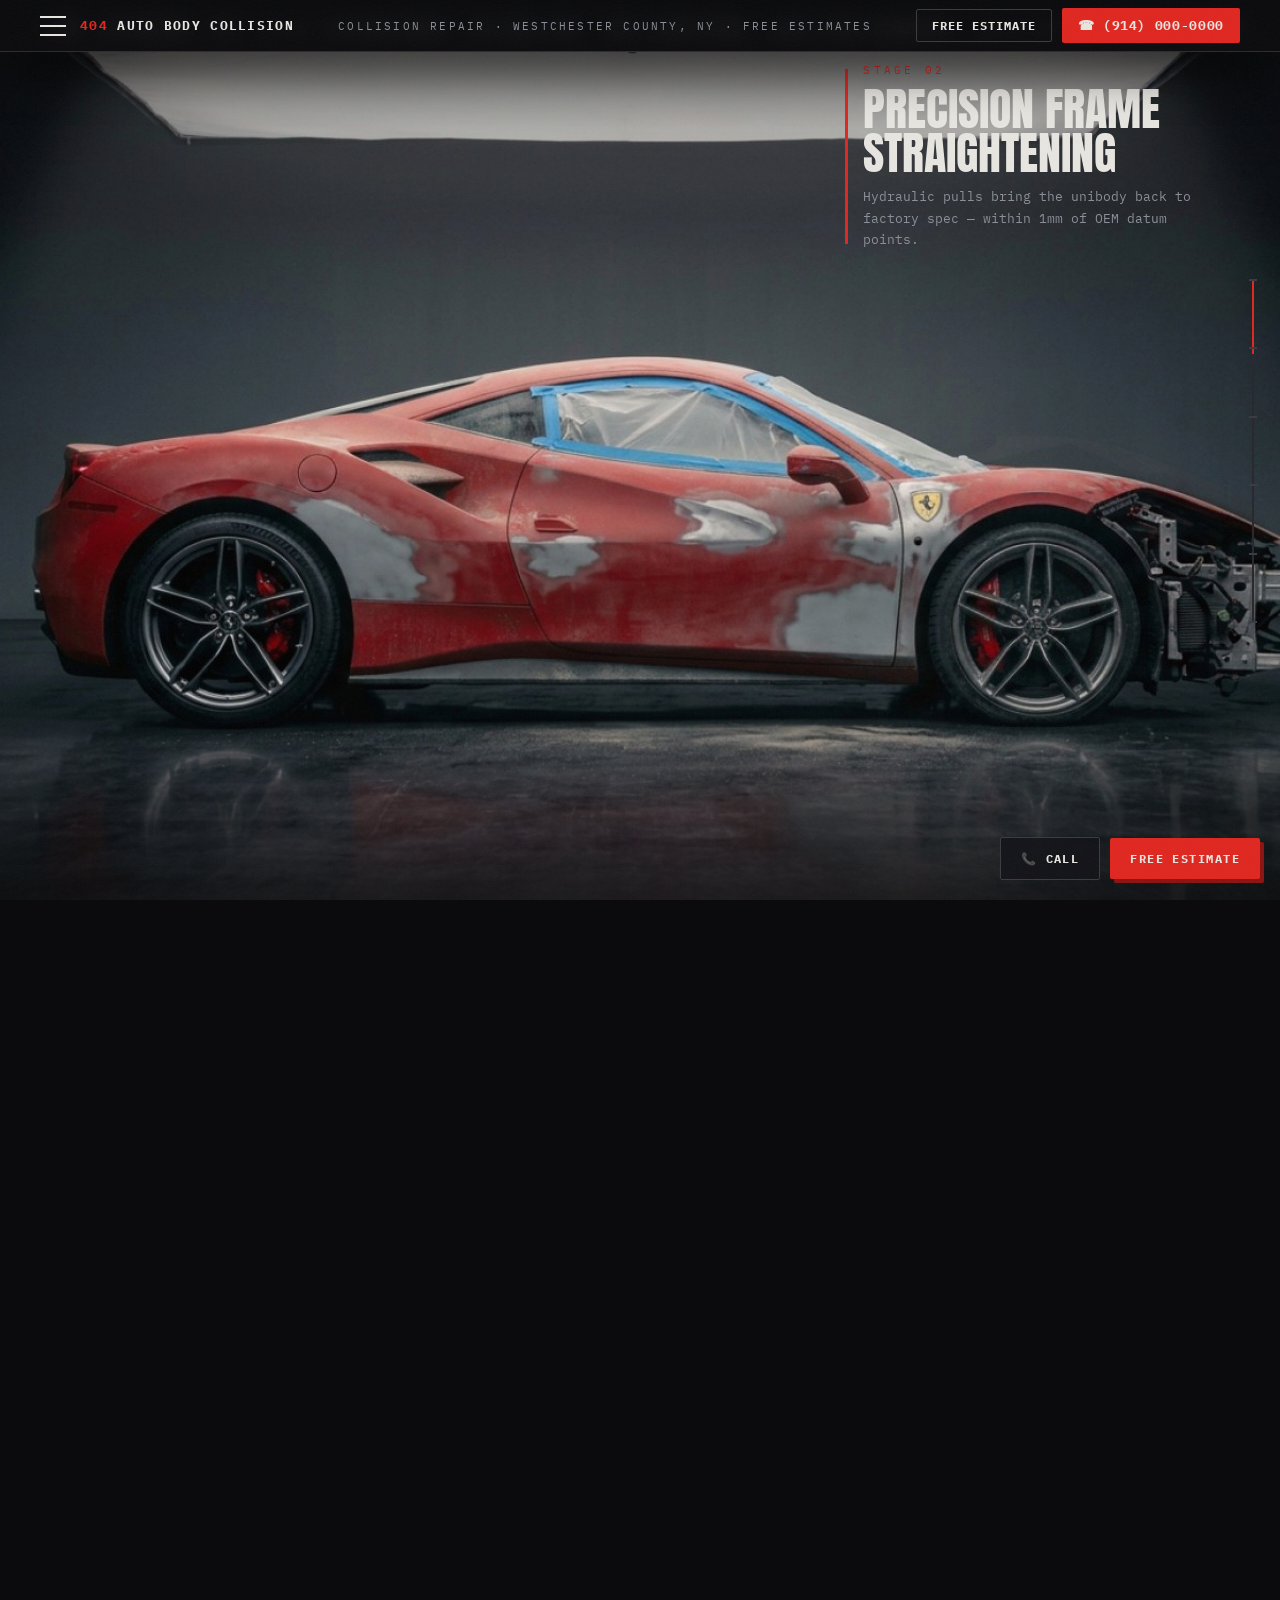
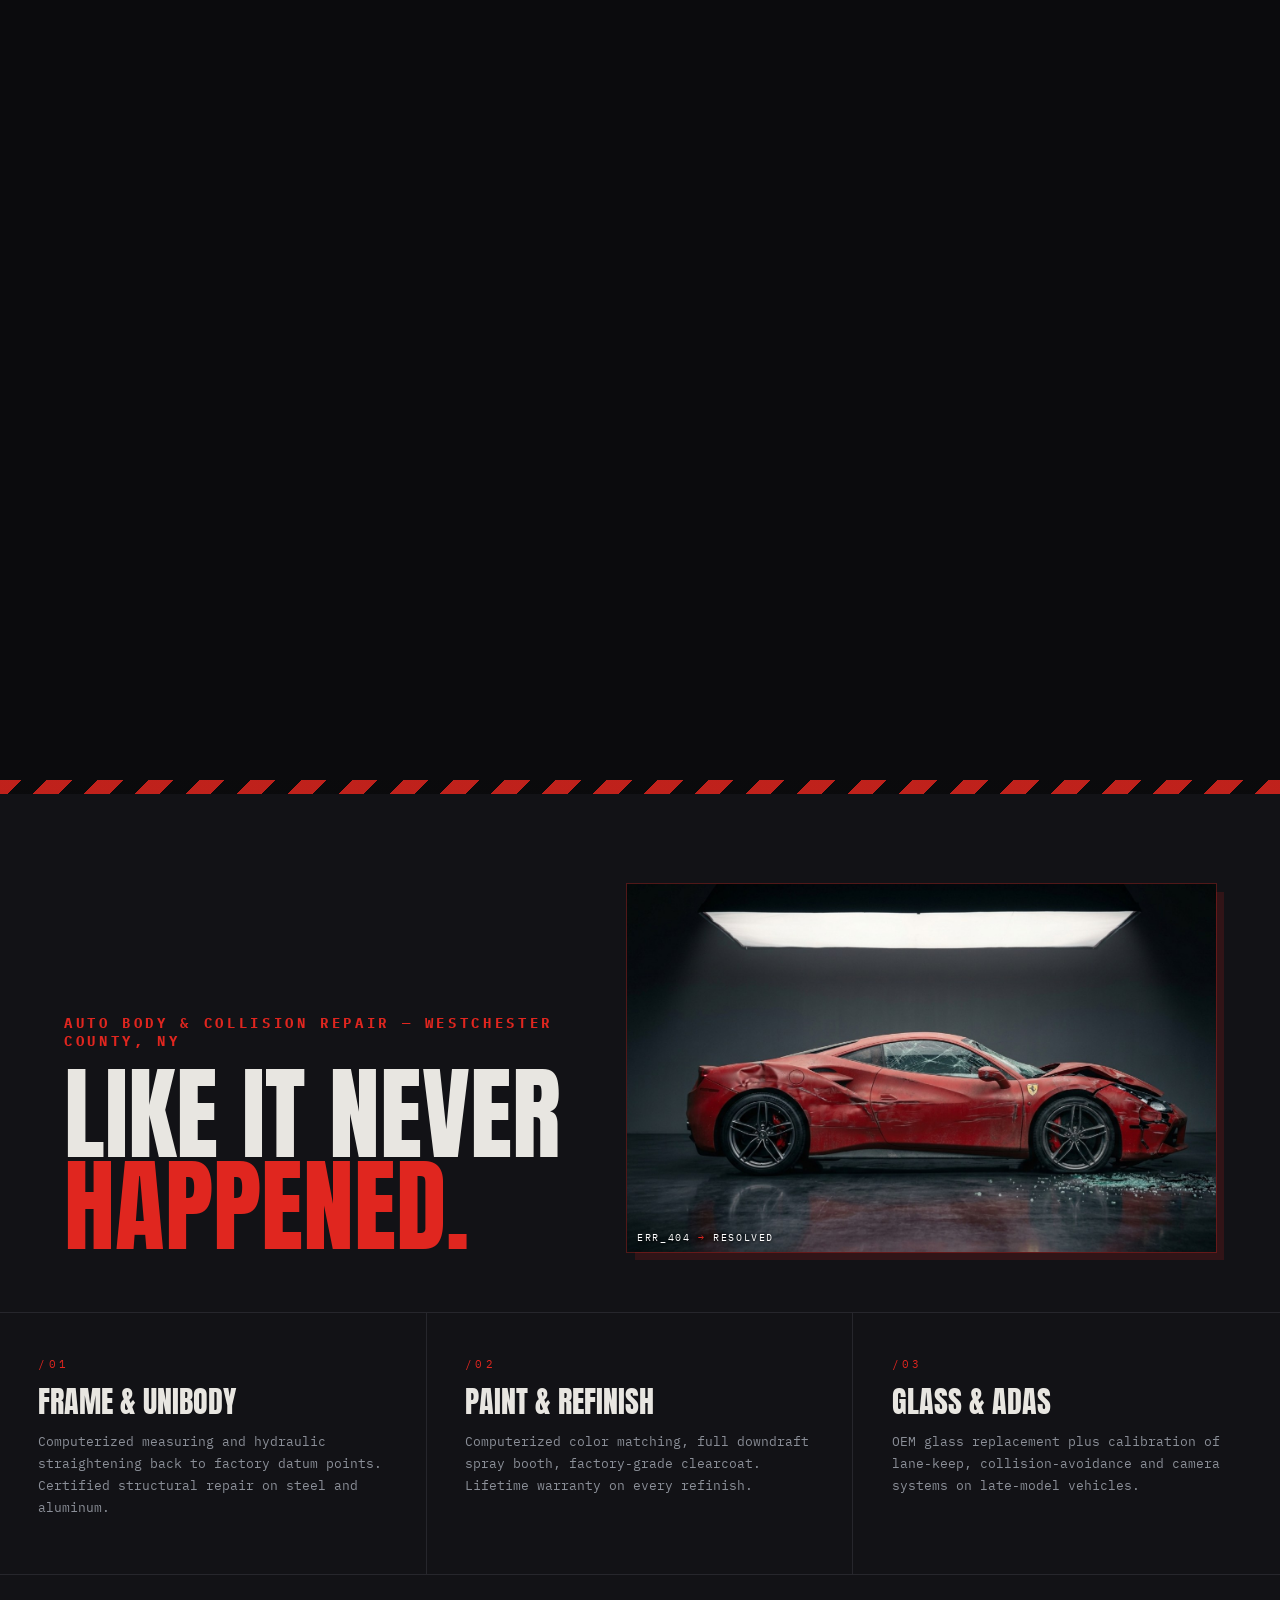
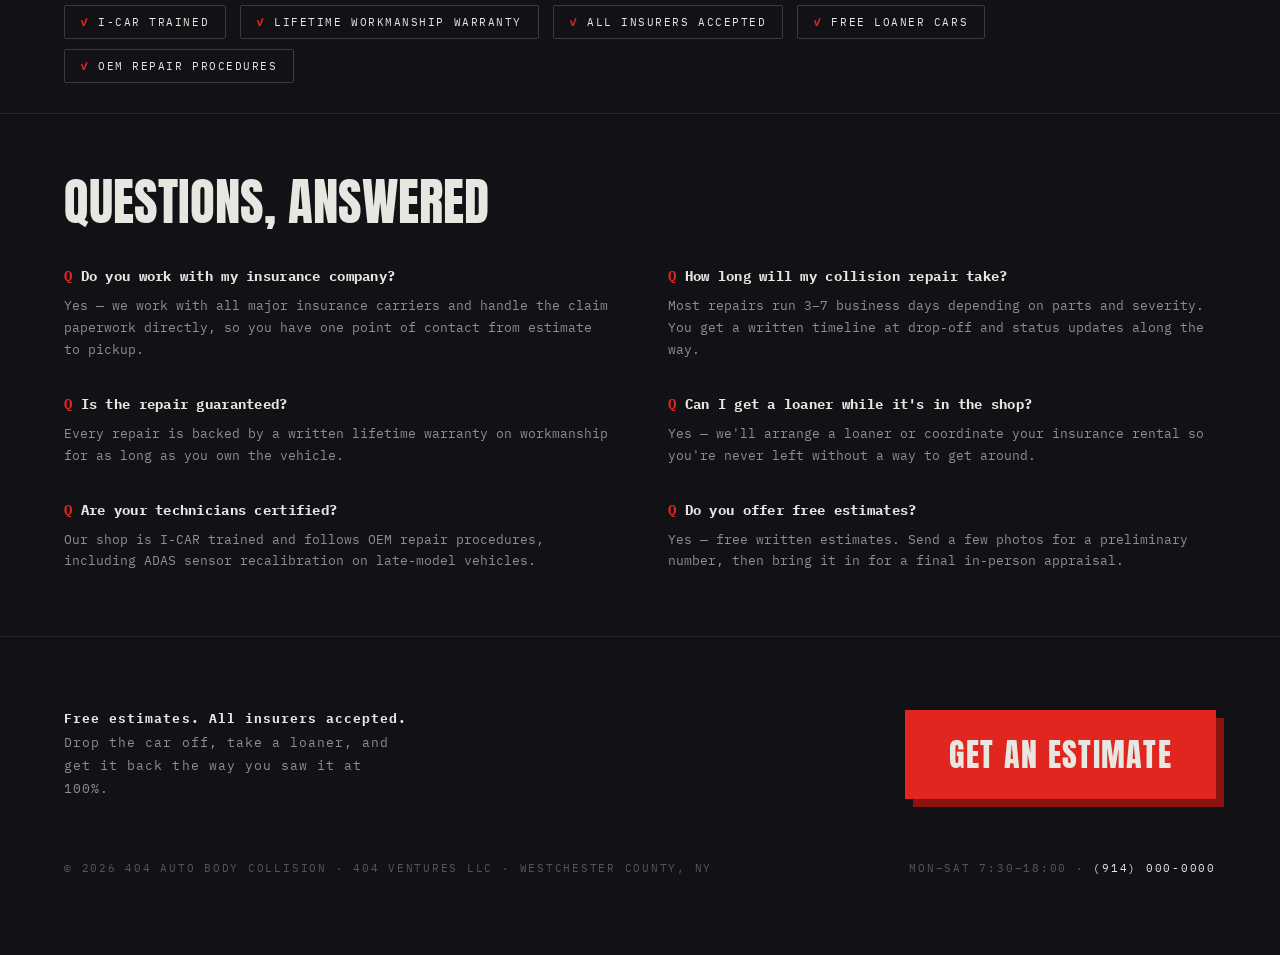
==== commit a0fe57ce: "Add noindex while site is a placeholder test build Co-Authored-By: Claude Opus 4.8 <noreply@anthropi" ====
--- a/index.html
+++ b/index.html
@@ -8,7 +8,7 @@
 <title>404 Auto Body Collision — Collision Repair &amp; Auto Body Shop in Westchester, NY</title>
 <meta name="description" content="404 Auto Body Collision in Westchester County, NY. Expert collision repair, frame straightening, factory-matched paint, and glass &amp; ADAS calibration. Free estimates, all insurers accepted.">
 <link rel="canonical" href="https://404autobody.com/">
-<meta name="robots" content="index,follow,max-image-preview:large">
+<meta name="robots" content="noindex,follow">
 <meta name="geo.region" content="US-NY">
 <meta name="geo.placename" content="Westchester County, New York">
 <meta name="theme-color" content="#0b0b0d">
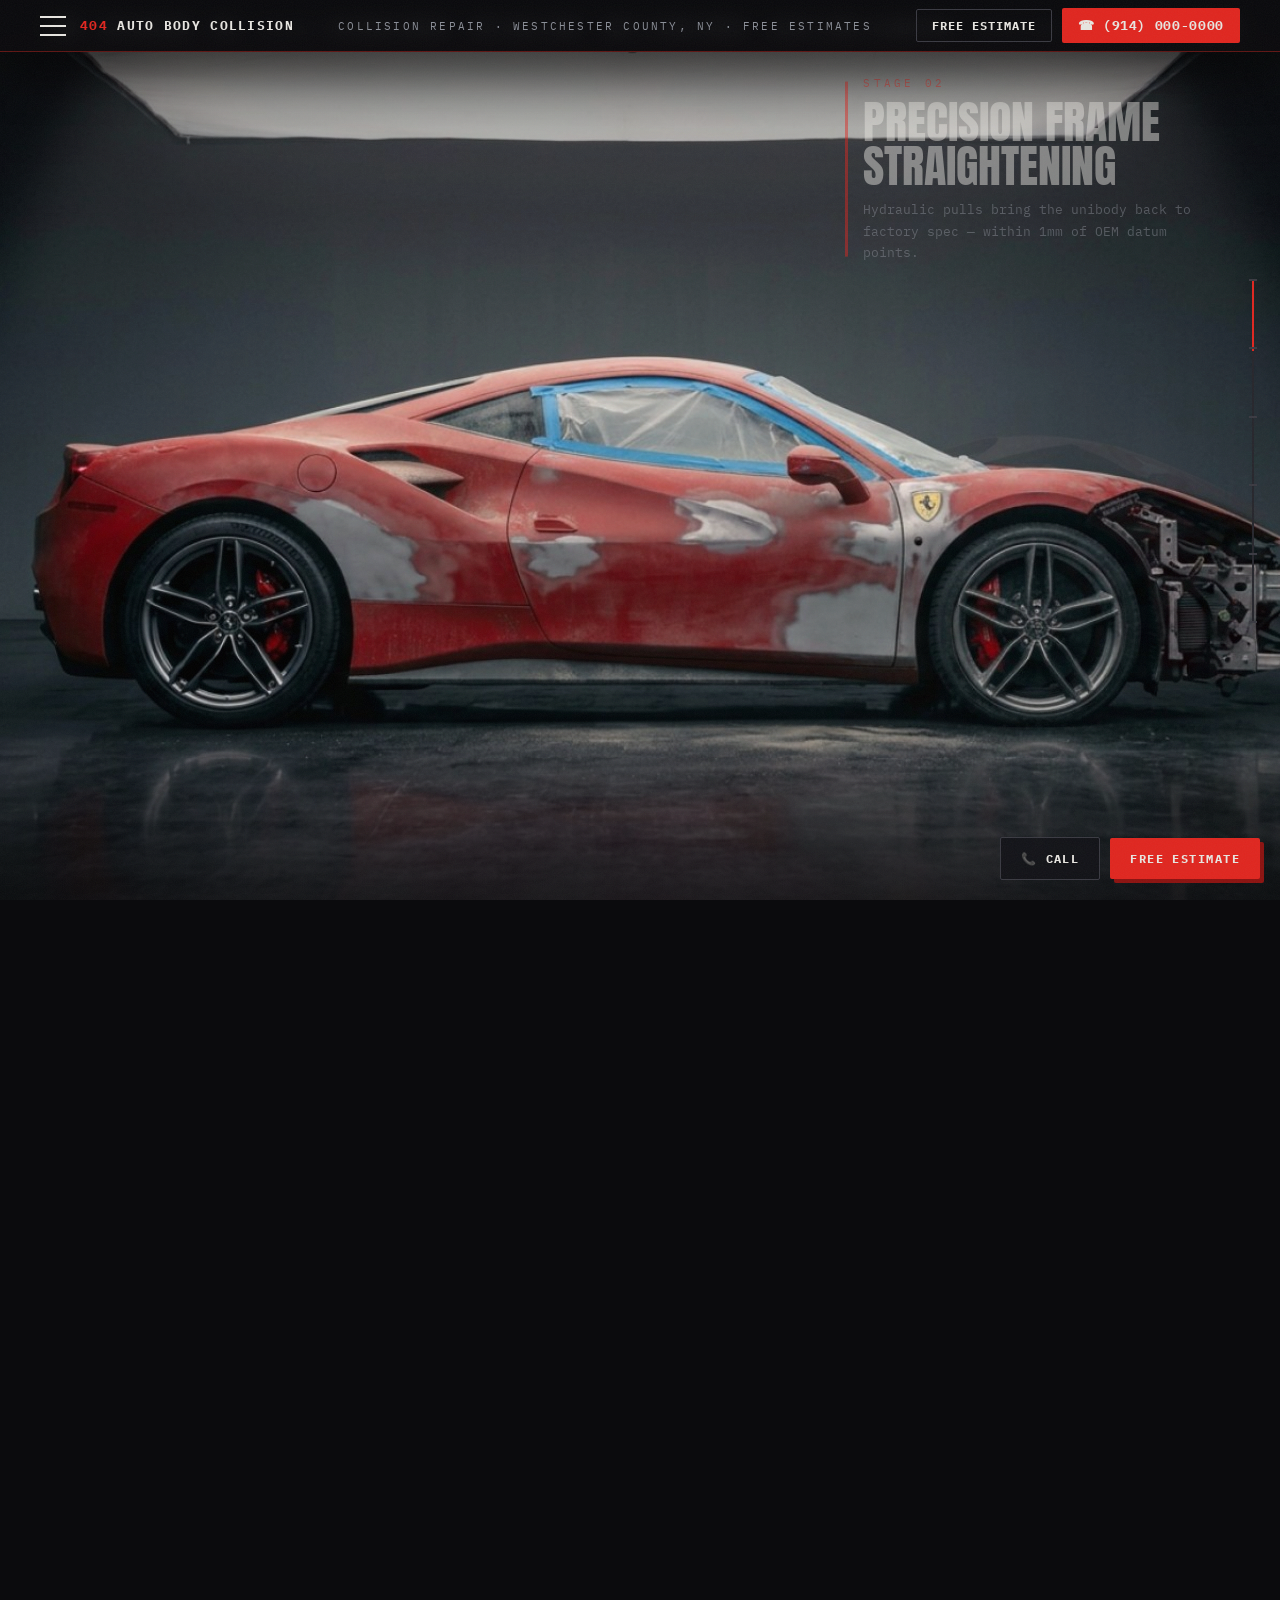
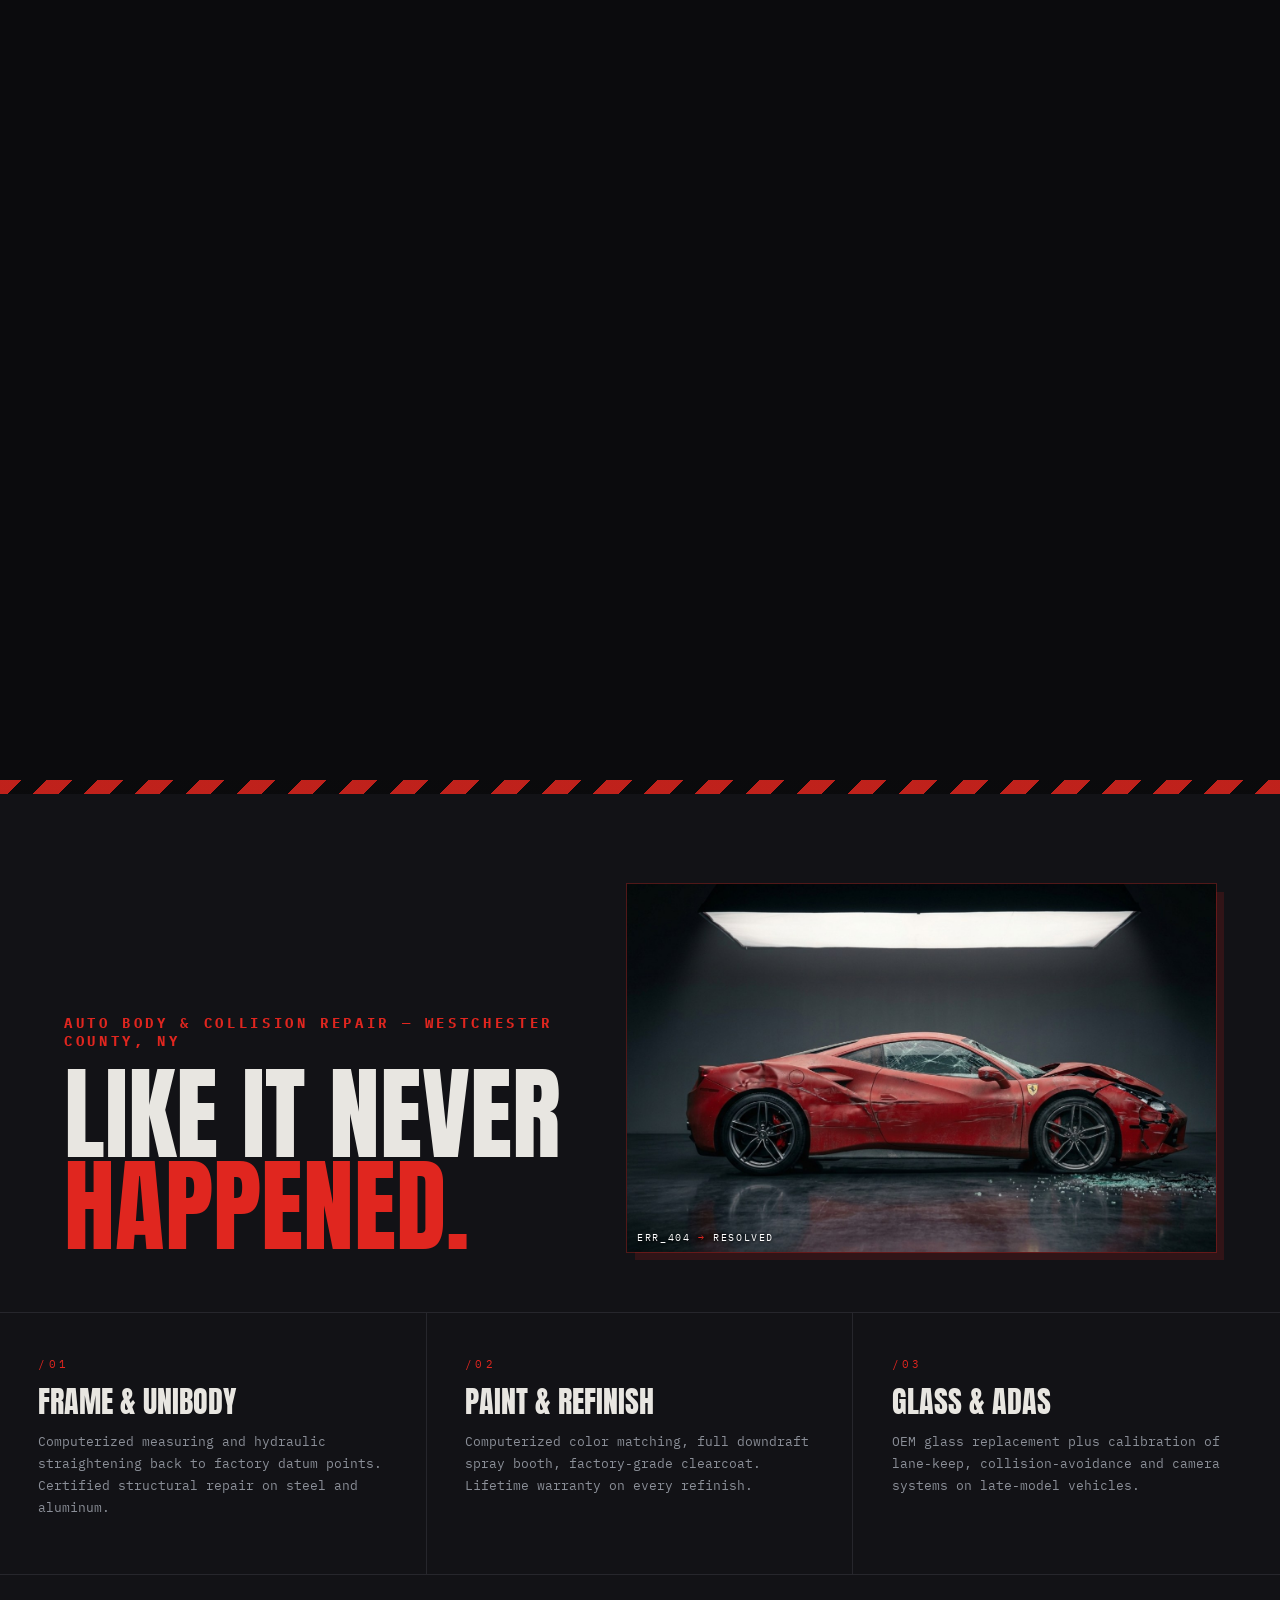
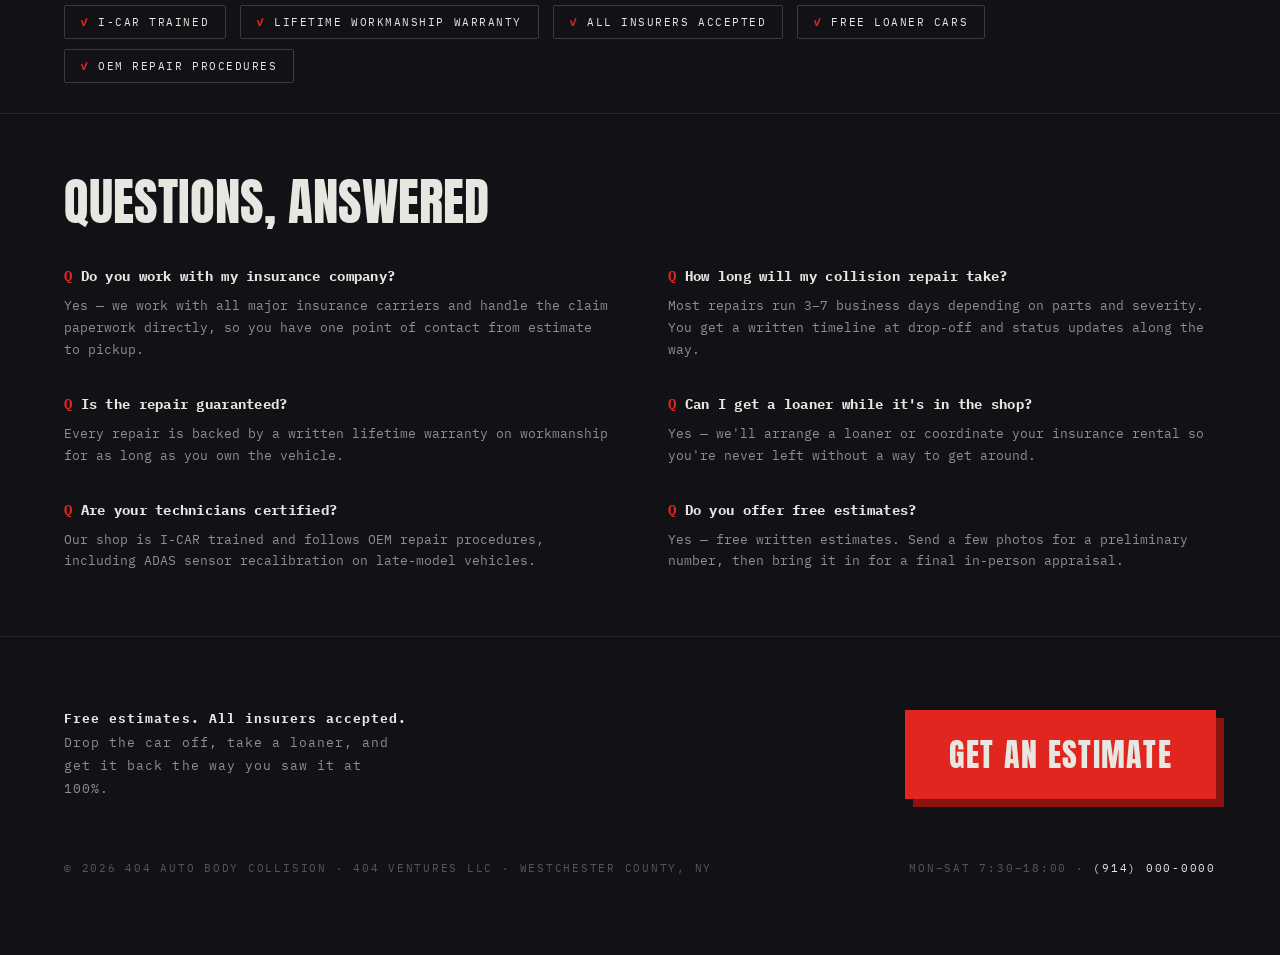
==== commit 1a1225e4: "Mobile optimization - Top bar collapses brand to 404 so phone never overflows on small screens - Her" ====
--- a/index.html
+++ b/index.html
@@ -84,16 +84,22 @@
 body.nav-open .nav-backdrop{pointer-events:auto}
 /* compact dropdown that rolls DOWN from under the action bar */
 .nav-drawer{position:fixed;top:52px;left:0;right:0;z-index:44;
-  display:flex;align-items:center;padding:9px clamp(14px,4vw,40px);
+  display:flex;align-items:center;padding:9px clamp(14px,4vw,40px);max-height:calc(100vh - 52px);overflow-y:auto;
   background:rgba(11,11,13,.95);backdrop-filter:blur(14px);-webkit-backdrop-filter:blur(14px);
   border-bottom:1px solid rgba(224,38,31,.45);box-shadow:0 22px 44px rgba(0,0,0,.55);
   transform:translateY(-100%);transition:transform .32s cubic-bezier(.4,0,.2,1)}
 body.nav-open .nav-drawer{transform:translateY(0)}
 .nd-head{display:none}
-/* single line — scrolls horizontally if it can't all fit */
+/* single line on desktop — scrolls horizontally if it can't all fit */
 .nav-drawer nav{display:flex;flex-wrap:nowrap;align-items:center;gap:1px;
   flex:1;min-width:0;overflow-x:auto;scrollbar-width:none}
 .nav-drawer nav::-webkit-scrollbar{display:none}
+/* mobile: wrap into a normal stacked menu instead of a hidden side-scroll */
+@media (max-width:640px){
+  .nav-drawer nav{flex-wrap:wrap;overflow-x:visible;gap:2px}
+  .nav-drawer .nd-group{flex-basis:100%;border-left:0;margin-left:0;padding:12px 4px 3px}
+  .nav-drawer .nd-link{padding:9px 8px;font-size:12px}
+}
 .nd-link{flex:0 0 auto;font-family:var(--mono);font-size:11px;letter-spacing:.05em;text-transform:uppercase;
   color:var(--bone);text-decoration:none;padding:7px 10px;border-radius:2px;white-space:nowrap;transition:background .15s ease, color .15s ease}
 .nd-link:hover{background:rgba(224,38,31,.16);color:#fff}
@@ -120,7 +126,8 @@
 .tb-call:hover{filter:brightness(1.08)}
 .tb-est:focus-visible,.tb-call:focus-visible,.tb-brand:focus-visible{outline:2px solid var(--bone);outline-offset:3px}
 @media (max-width:820px){ .tb-mid{display:none} }
-@media (max-width:560px){ .tb-brand{font-size:11px} .tb-est{display:none} .tb-call{padding:8px 12px;font-size:12px} }
+@media (max-width:640px){ .tb-name{display:none} }   /* keep just "404" so the phone always fits */
+@media (max-width:560px){ .tb-est{display:none} .tb-call{padding:8px 12px;font-size:12px} }
 
 /* brand wordmark overlay (fades out via JS as scroll progresses) */
 .brandmark{position:absolute;top:clamp(78px,12vh,140px);left:0;right:0;text-align:center;
@@ -268,6 +275,7 @@
   .hud-tl{max-width:38vw}
   .hud-pct{font-size:44px}
   .outro-head-row{flex-direction:column;align-items:flex-start}
+  .outro-copy,.outro-head h2{flex:0 0 auto}   /* drop desktop 380px basis so no giant gap on mobile */
   .glitch404{width:100%;max-width:440px}
   .services{grid-template-columns:1fr}
   .svc{border-right:0;border-bottom:1px solid #26262c}
@@ -362,7 +370,7 @@
     <button class="burger" id="navToggle" aria-label="Open menu" aria-expanded="false" aria-controls="navDrawer">
       <span></span><span></span><span></span>
     </button>
-    <a class="tb-brand" href="#top" aria-label="404 Auto Body Collision"><span class="tb-404">404</span>&nbsp;Auto Body Collision</a>
+    <a class="tb-brand" href="#top" aria-label="404 Auto Body Collision"><span class="tb-404">404</span><span class="tb-name">&nbsp;Auto Body Collision</span></a>
   </div>
   <div class="tb-mid">Collision Repair · Westchester County, NY · Free Estimates</div>
   <div class="tb-right"><a class="tb-est" href="estimate.html">Free Estimate</a><a class="tb-call" href="tel:+19140000000"><span class="tb-ico" aria-hidden="true">&#9742;</span> (914)&nbsp;000-0000</a></div>
@@ -901,10 +909,14 @@
   const i = Math.floor(seg);
   const f = st(seg - i, 0, 1);           // eased blend into next stage
 
-  // cover-fit with a slow pull-back as the car gets repaired (1.07 → 1.0)
+  // slow pull-back as the car gets repaired (1.07 → 1.0)
   const zoom = 1.07 - .07 * p;
   const iw = keyframes[0].naturalWidth, ih = keyframes[0].naturalHeight;
-  const s = Math.max(W/iw, H/ih) * zoom;
+  // portrait/narrow screens: fit to WIDTH so the whole car shows (cover-fit
+  // would zoom into the middle of the 16:9 photo on a tall phone).
+  const portrait = H > W;
+  const base = portrait ? (W/iw) : Math.max(W/iw, H/ih);
+  const s = base * zoom;
   const dw = iw*s, dh = ih*s, dx = (W-dw)/2, dy = (H-dh)/2;
   const IX = (x,y)=>[dx + x*dw, dy + y*dh]; // image-relative → screen coords
 
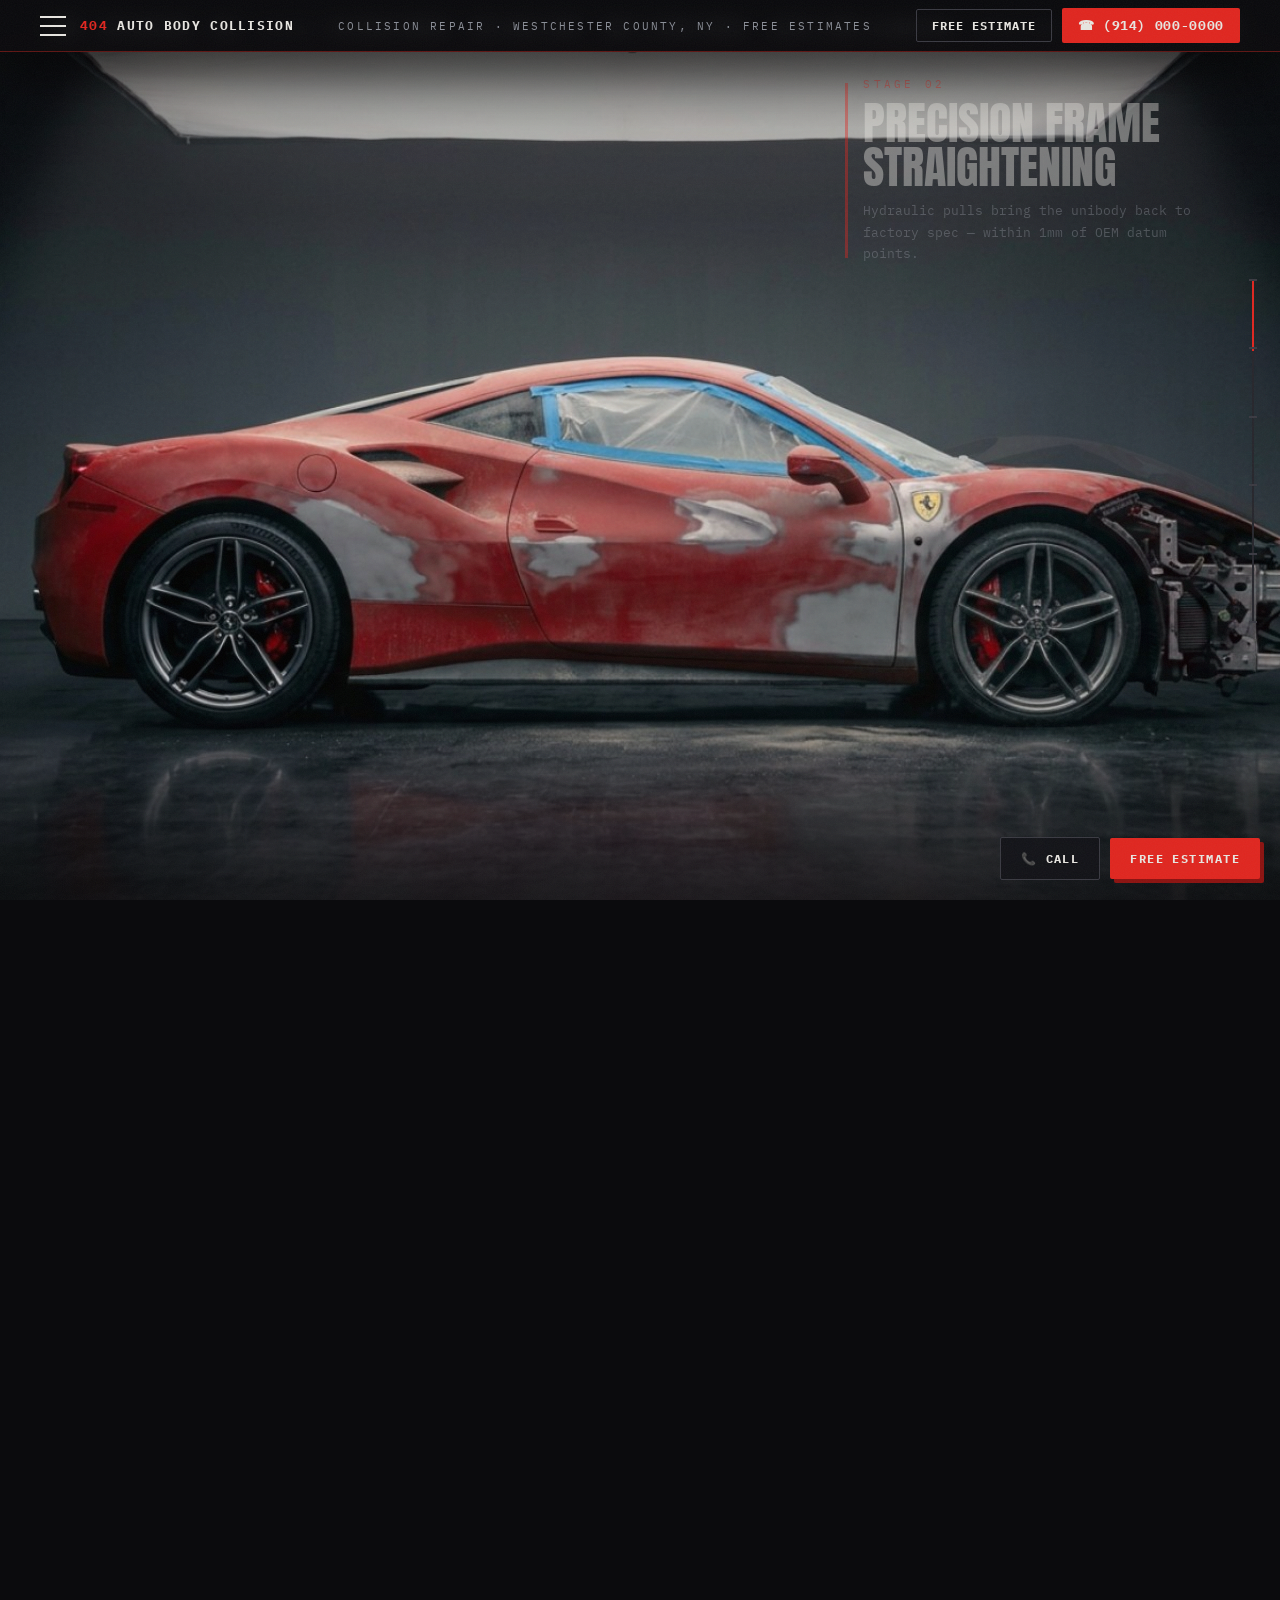
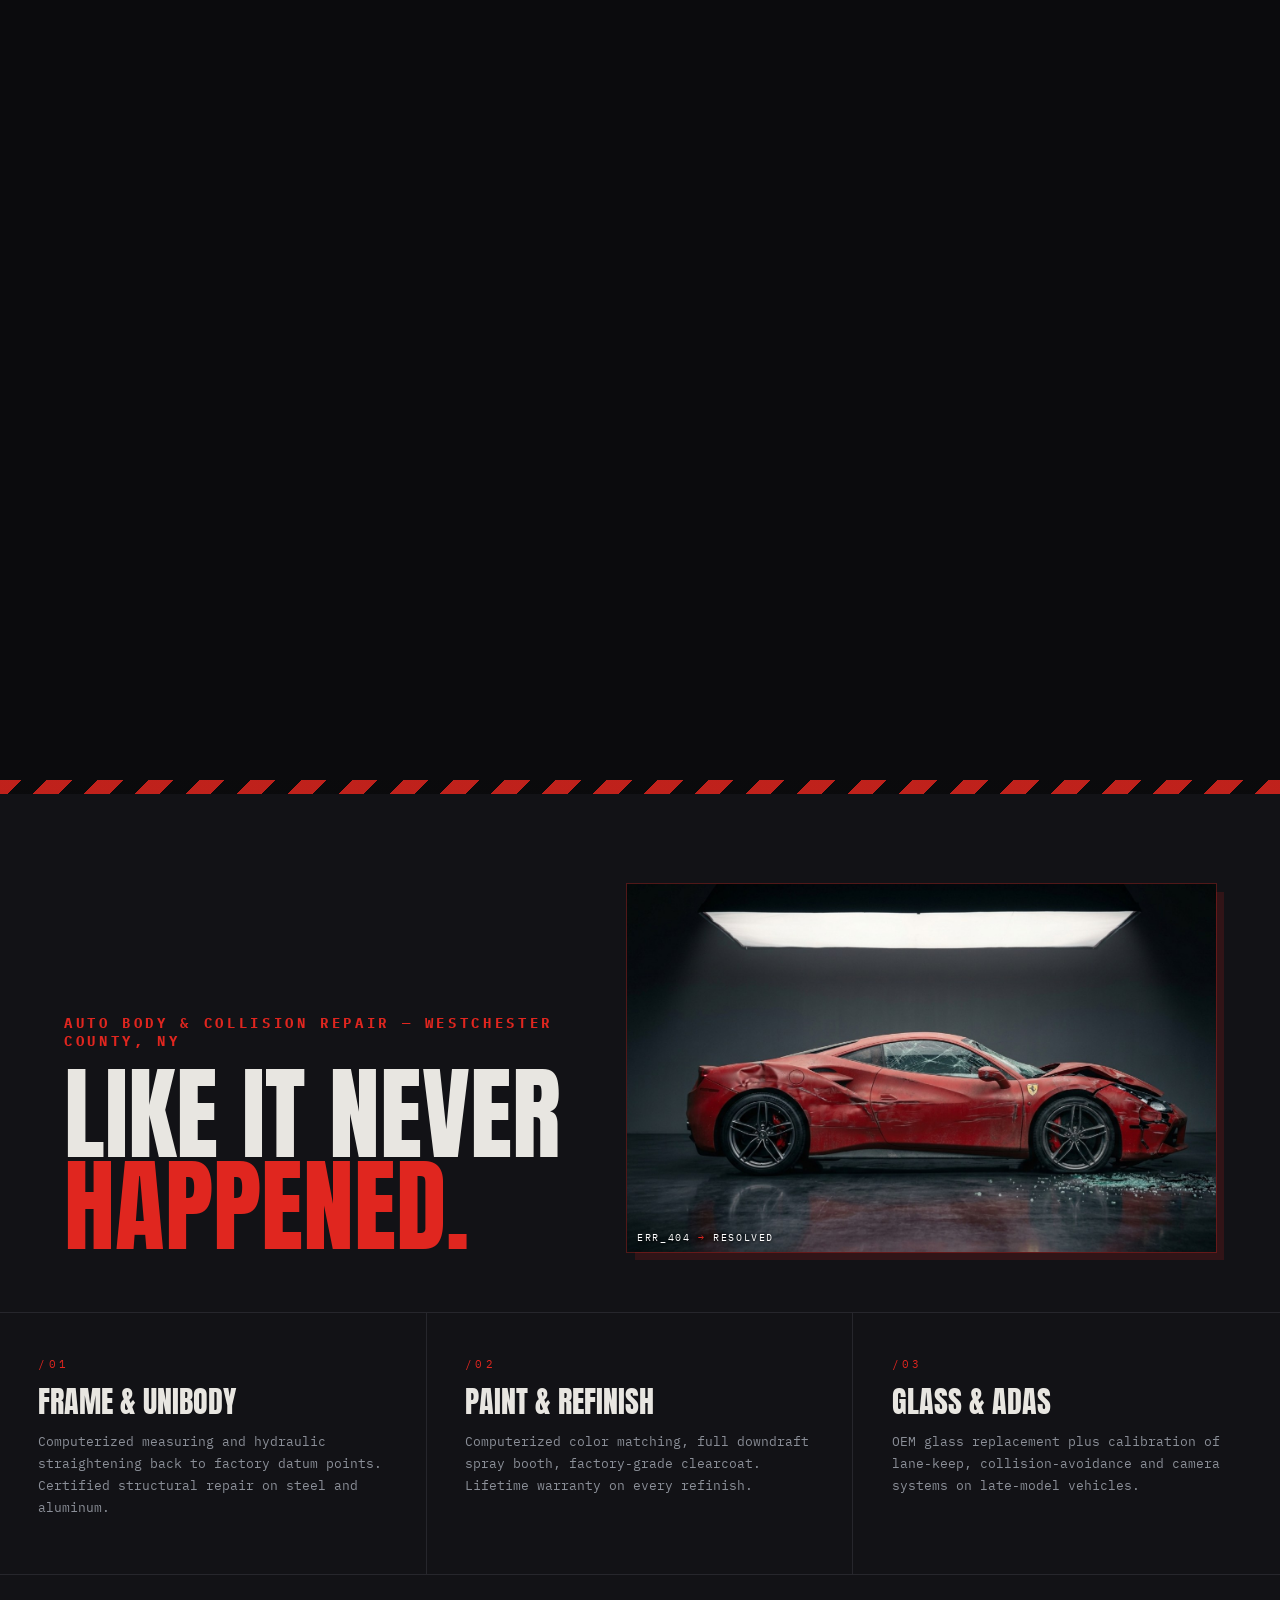
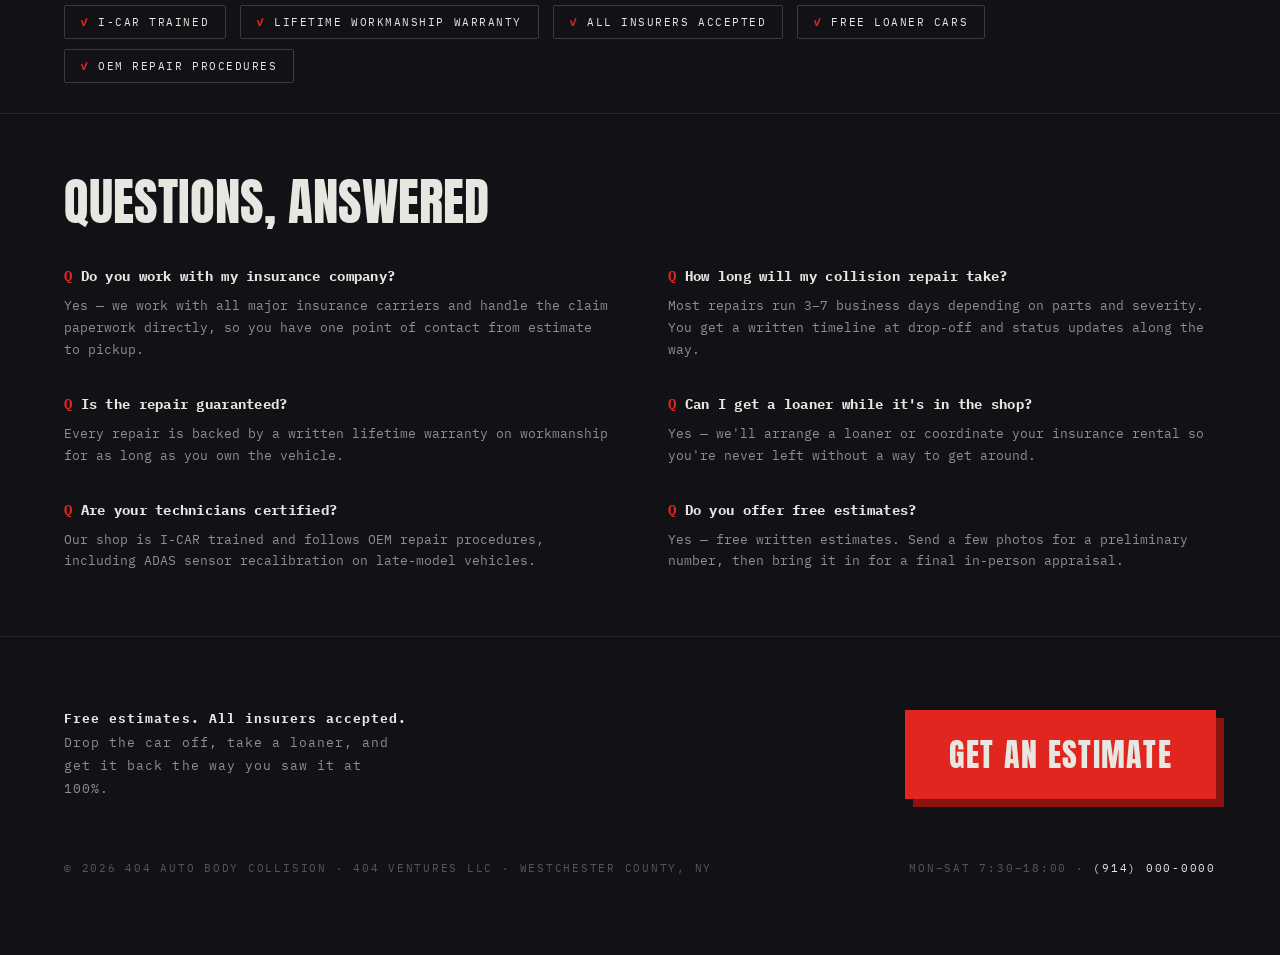
==== commit 72fbaf8d: "Make hero car larger on mobile portrait Fill ~1.9x of width (clamped to cover-fit) so the car reads " ====
--- a/index.html
+++ b/index.html
@@ -912,10 +912,11 @@
   // slow pull-back as the car gets repaired (1.07 → 1.0)
   const zoom = 1.07 - .07 * p;
   const iw = keyframes[0].naturalWidth, ih = keyframes[0].naturalHeight;
-  // portrait/narrow screens: fit to WIDTH so the whole car shows (cover-fit
-  // would zoom into the middle of the 16:9 photo on a tall phone).
+  // portrait/narrow screens: fill more of the height so the car reads big,
+  // clamped so it never zooms past cover-fit (which would over-crop the sides).
   const portrait = H > W;
-  const base = portrait ? (W/iw) : Math.max(W/iw, H/ih);
+  const PORTRAIT_FILL = 1.9;   // >1 = bigger car, trims a little off front/back
+  const base = portrait ? Math.min((W/iw) * PORTRAIT_FILL, Math.max(W/iw, H/ih)) : Math.max(W/iw, H/ih);
   const s = base * zoom;
   const dw = iw*s, dh = ih*s, dx = (W-dw)/2, dy = (H-dh)/2;
   const IX = (x,y)=>[dx + x*dw, dy + y*dh]; // image-relative → screen coords
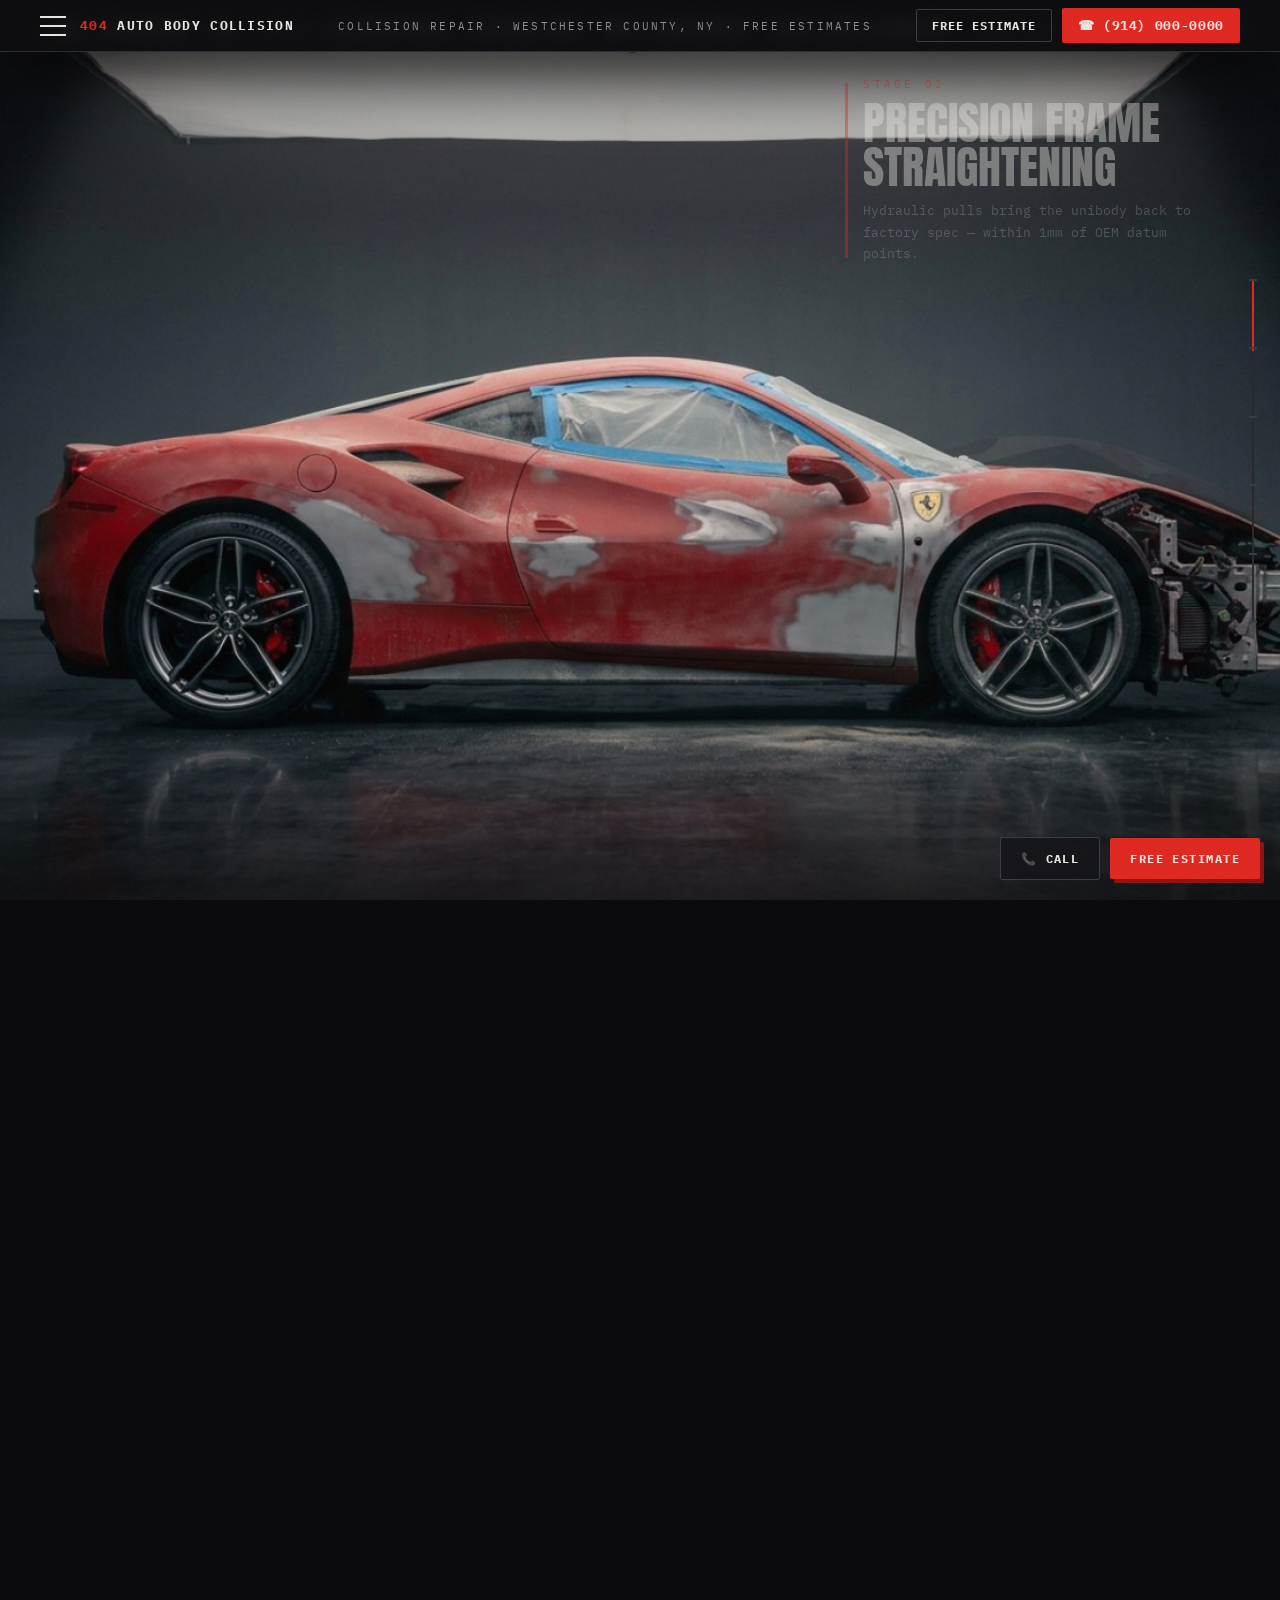
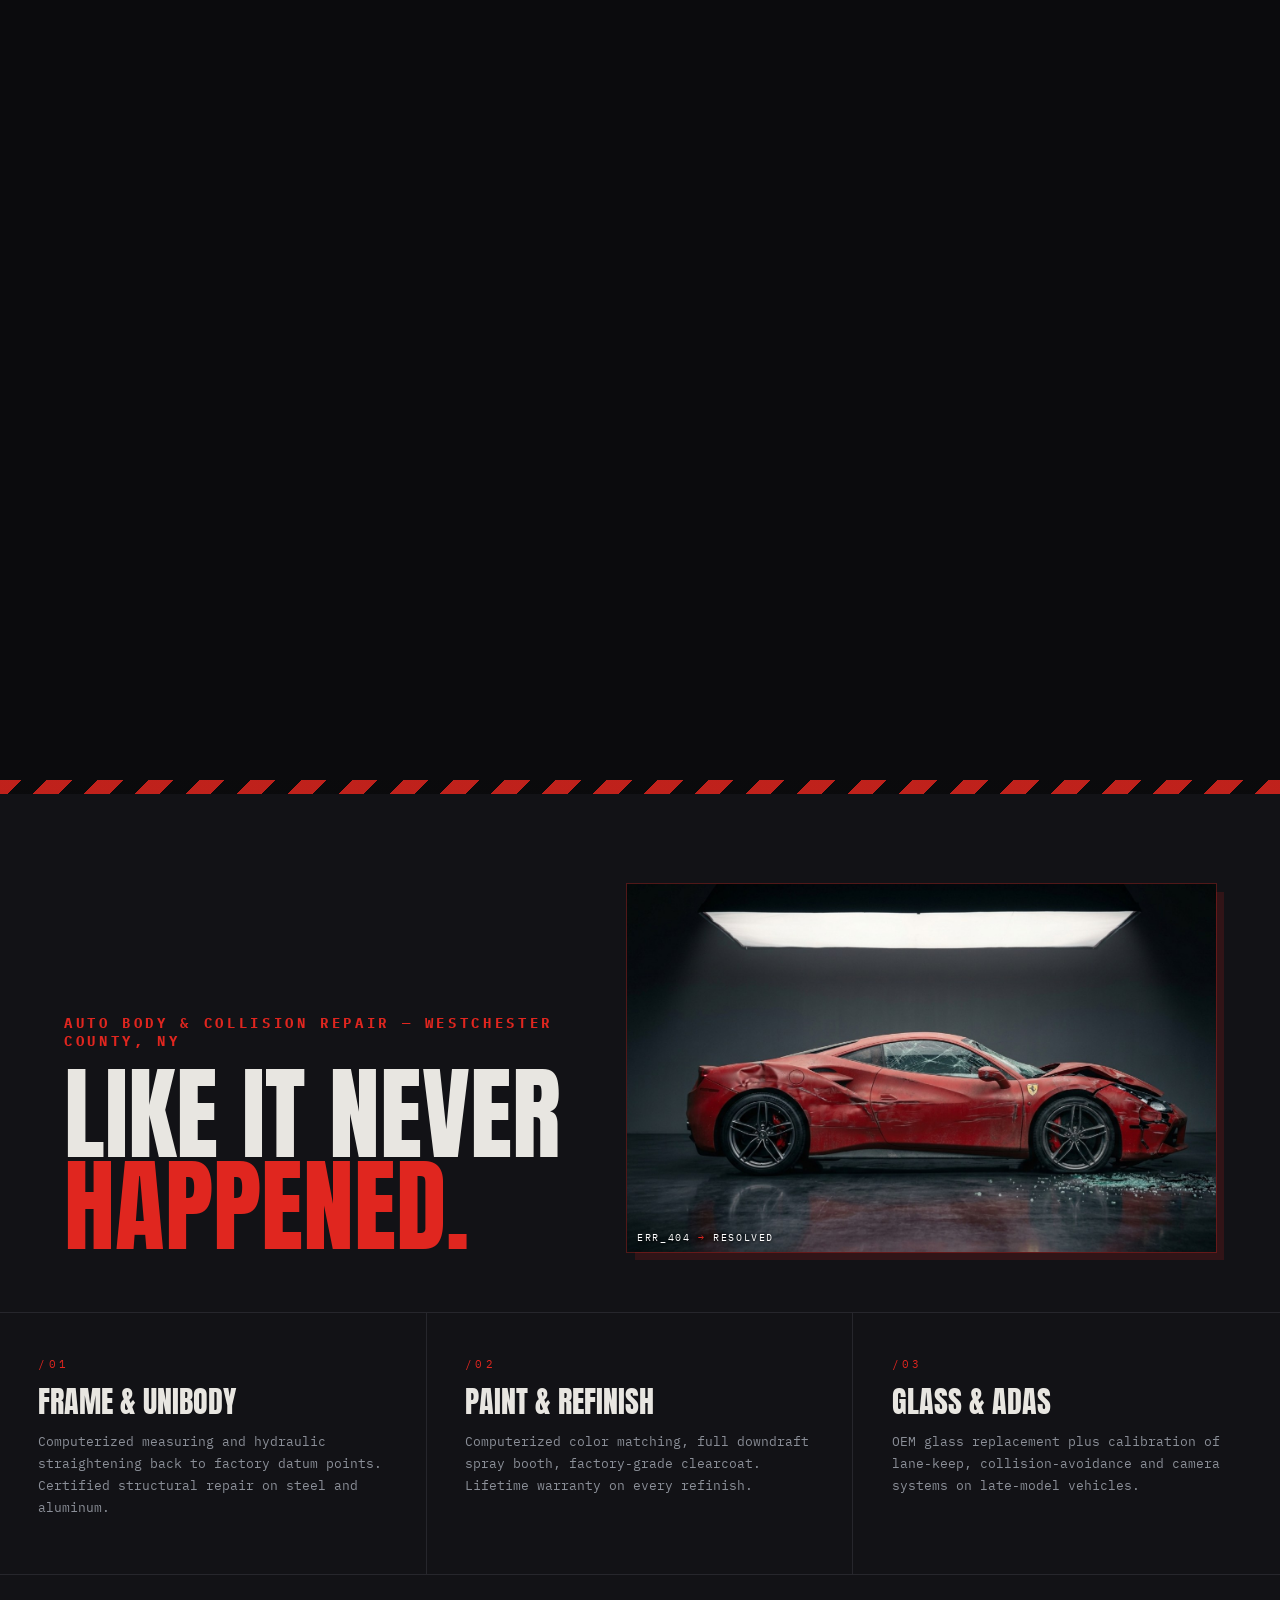
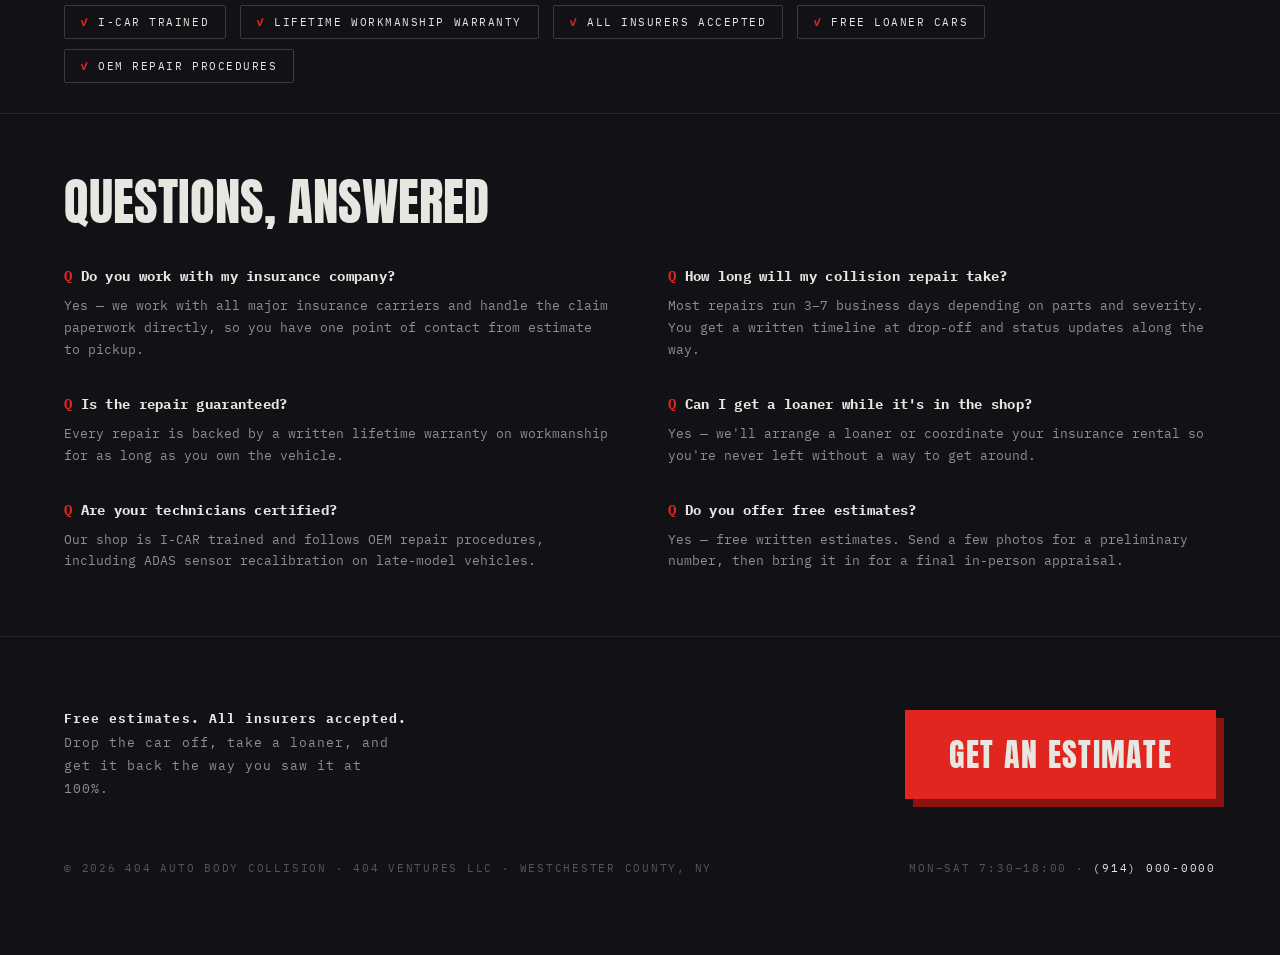
==== commit 3ae0bb7a: "Dial back mobile hero zoom so the whole car stays in frame 1.9 clipped the front/back; 1.3 fills the" ====
--- a/index.html
+++ b/index.html
@@ -915,7 +915,7 @@
   // portrait/narrow screens: fill more of the height so the car reads big,
   // clamped so it never zooms past cover-fit (which would over-crop the sides).
   const portrait = H > W;
-  const PORTRAIT_FILL = 1.9;   // >1 = bigger car, trims a little off front/back
+  const PORTRAIT_FILL = 1.3;   // >1 = bigger car, but too high clips the front/back
   const base = portrait ? Math.min((W/iw) * PORTRAIT_FILL, Math.max(W/iw, H/ih)) : Math.max(W/iw, H/ih);
   const s = base * zoom;
   const dw = iw*s, dh = ih*s, dx = (W-dw)/2, dy = (H-dh)/2;
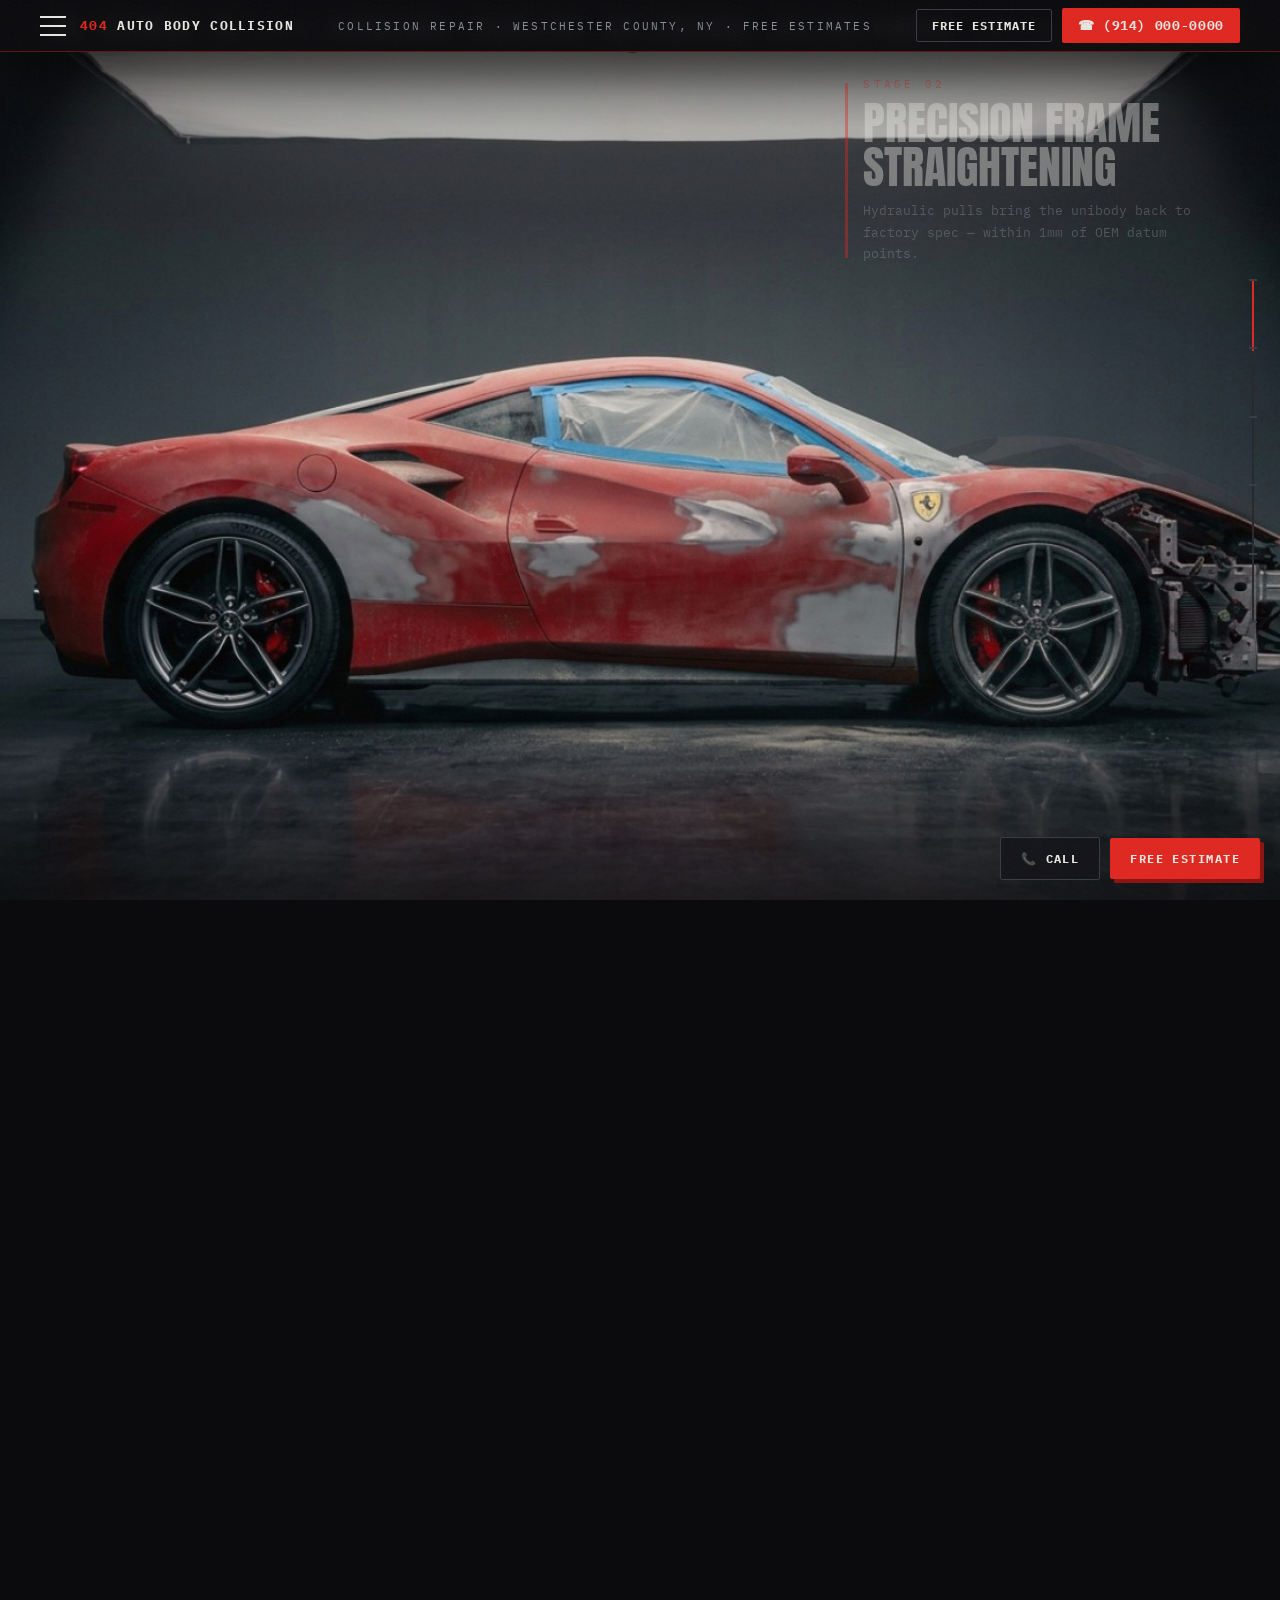
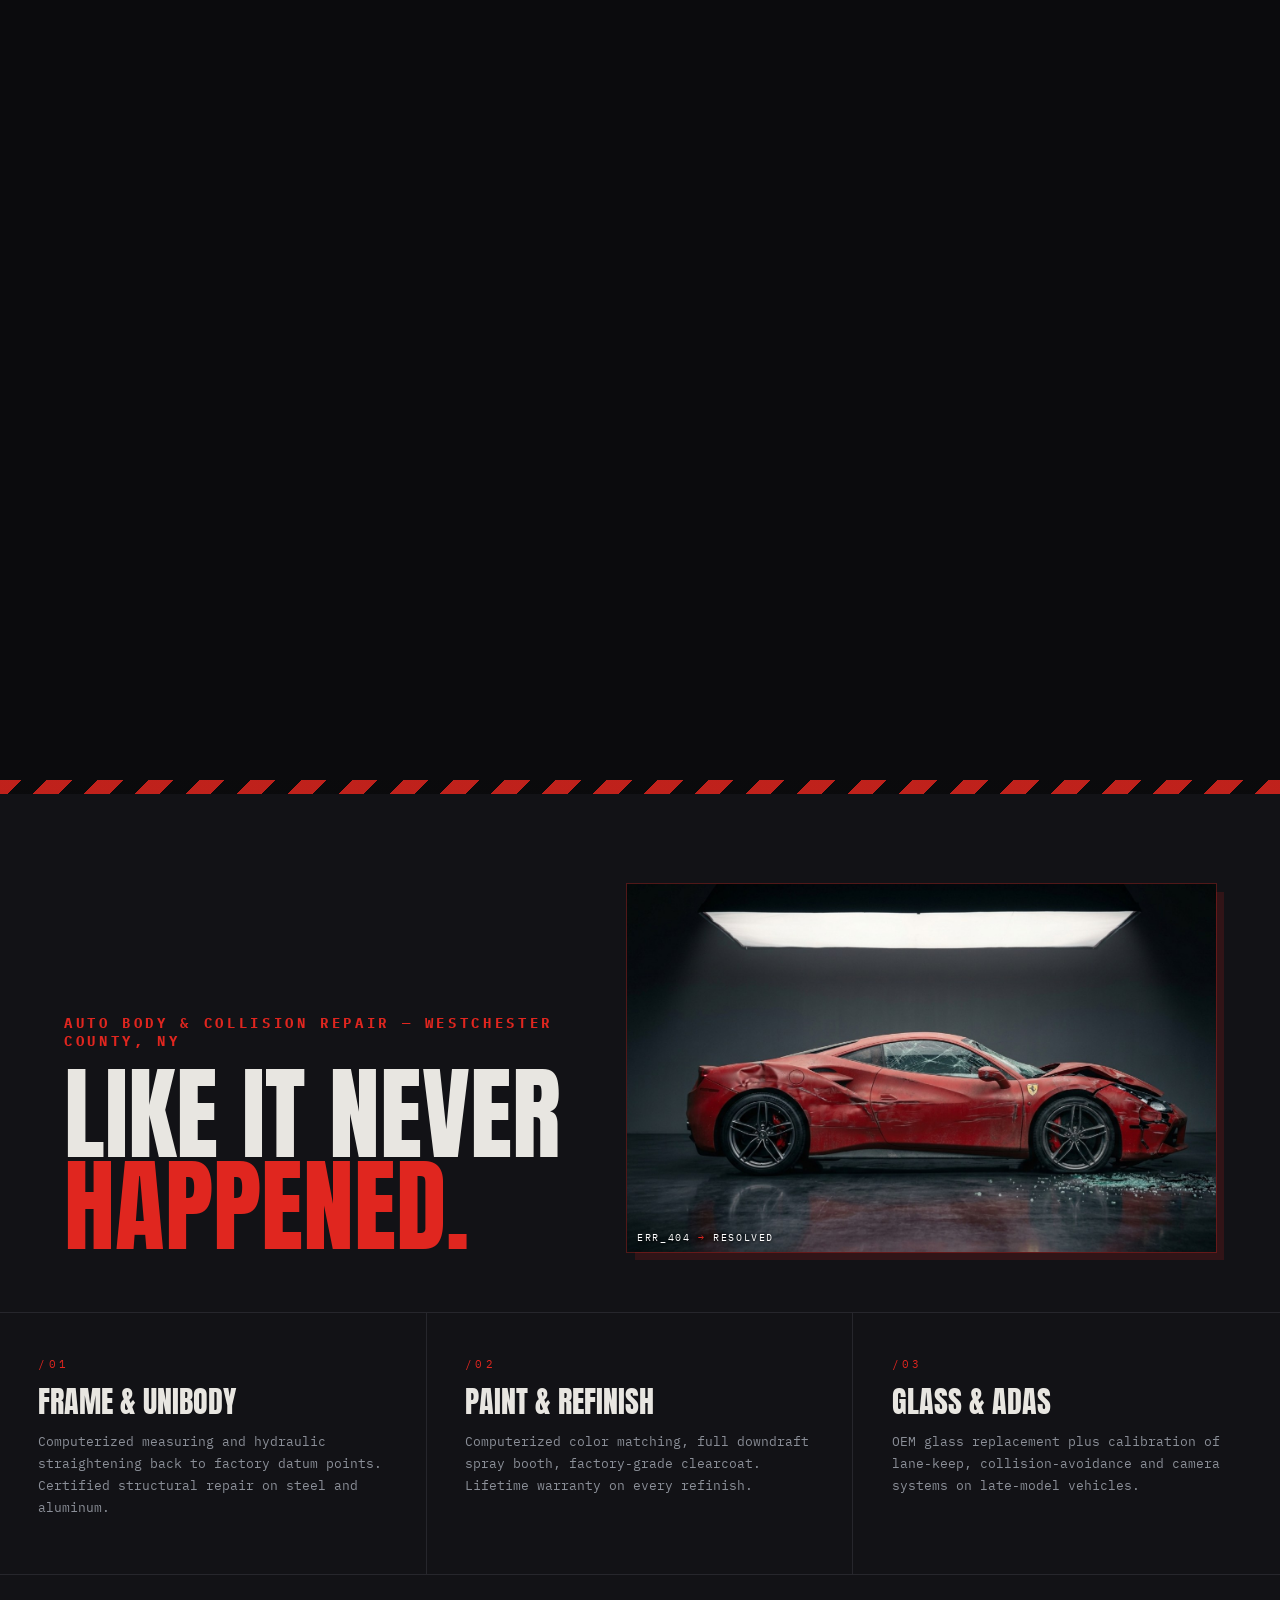
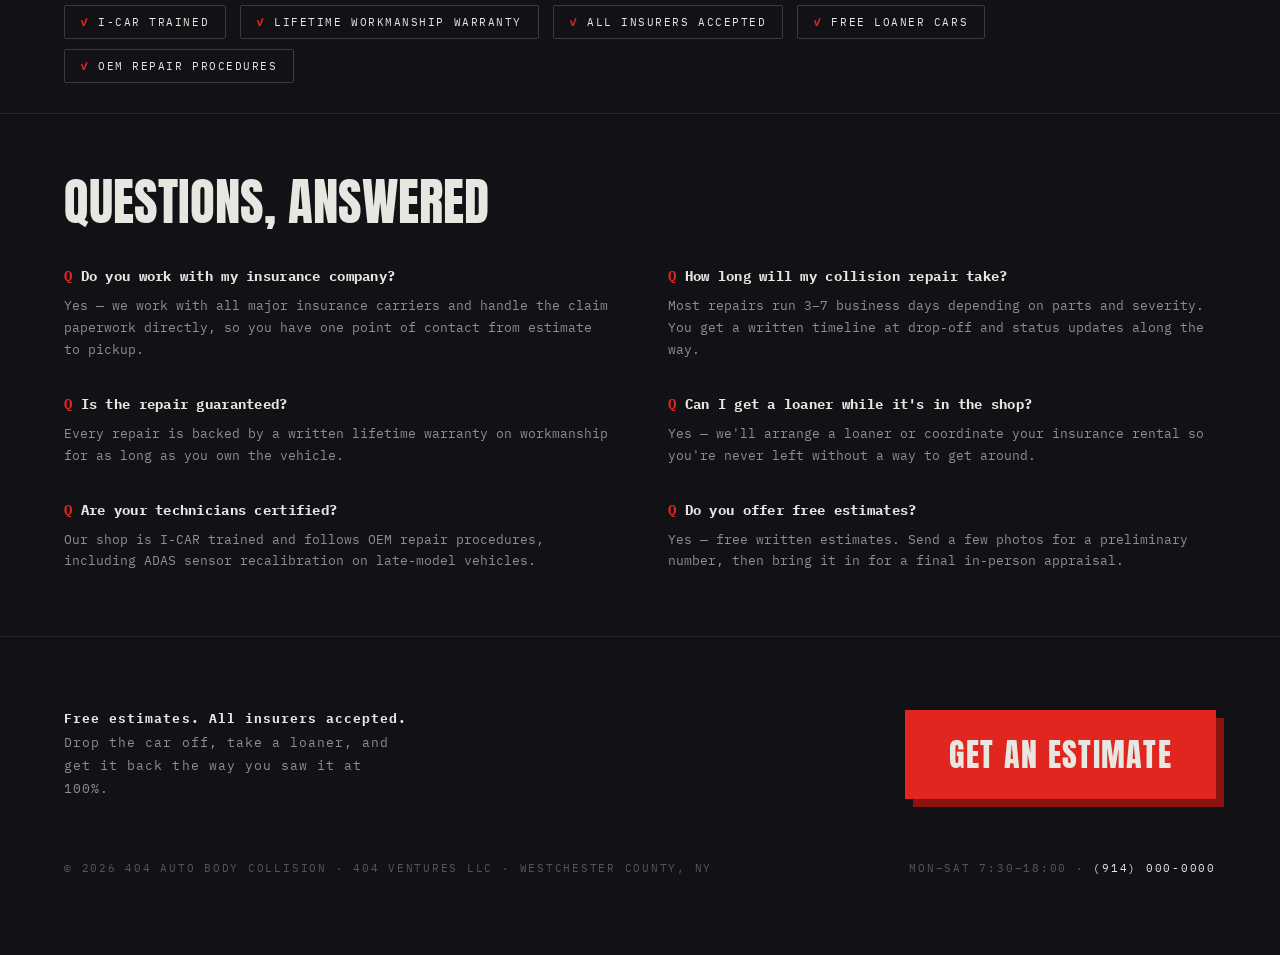
==== commit 782d8509: "Revert hero to original full-screen cover-fit Co-Authored-By: Claude Opus 4.8 <noreply@anthropic.com" ====
--- a/index.html
+++ b/index.html
@@ -909,15 +909,10 @@
   const i = Math.floor(seg);
   const f = st(seg - i, 0, 1);           // eased blend into next stage
 
-  // slow pull-back as the car gets repaired (1.07 → 1.0)
+  // cover-fit with a slow pull-back as the car gets repaired (1.07 → 1.0)
   const zoom = 1.07 - .07 * p;
   const iw = keyframes[0].naturalWidth, ih = keyframes[0].naturalHeight;
-  // portrait/narrow screens: fill more of the height so the car reads big,
-  // clamped so it never zooms past cover-fit (which would over-crop the sides).
-  const portrait = H > W;
-  const PORTRAIT_FILL = 1.3;   // >1 = bigger car, but too high clips the front/back
-  const base = portrait ? Math.min((W/iw) * PORTRAIT_FILL, Math.max(W/iw, H/ih)) : Math.max(W/iw, H/ih);
-  const s = base * zoom;
+  const s = Math.max(W/iw, H/ih) * zoom;
   const dw = iw*s, dh = ih*s, dx = (W-dw)/2, dy = (H-dh)/2;
   const IX = (x,y)=>[dx + x*dw, dy + y*dh]; // image-relative → screen coords
 
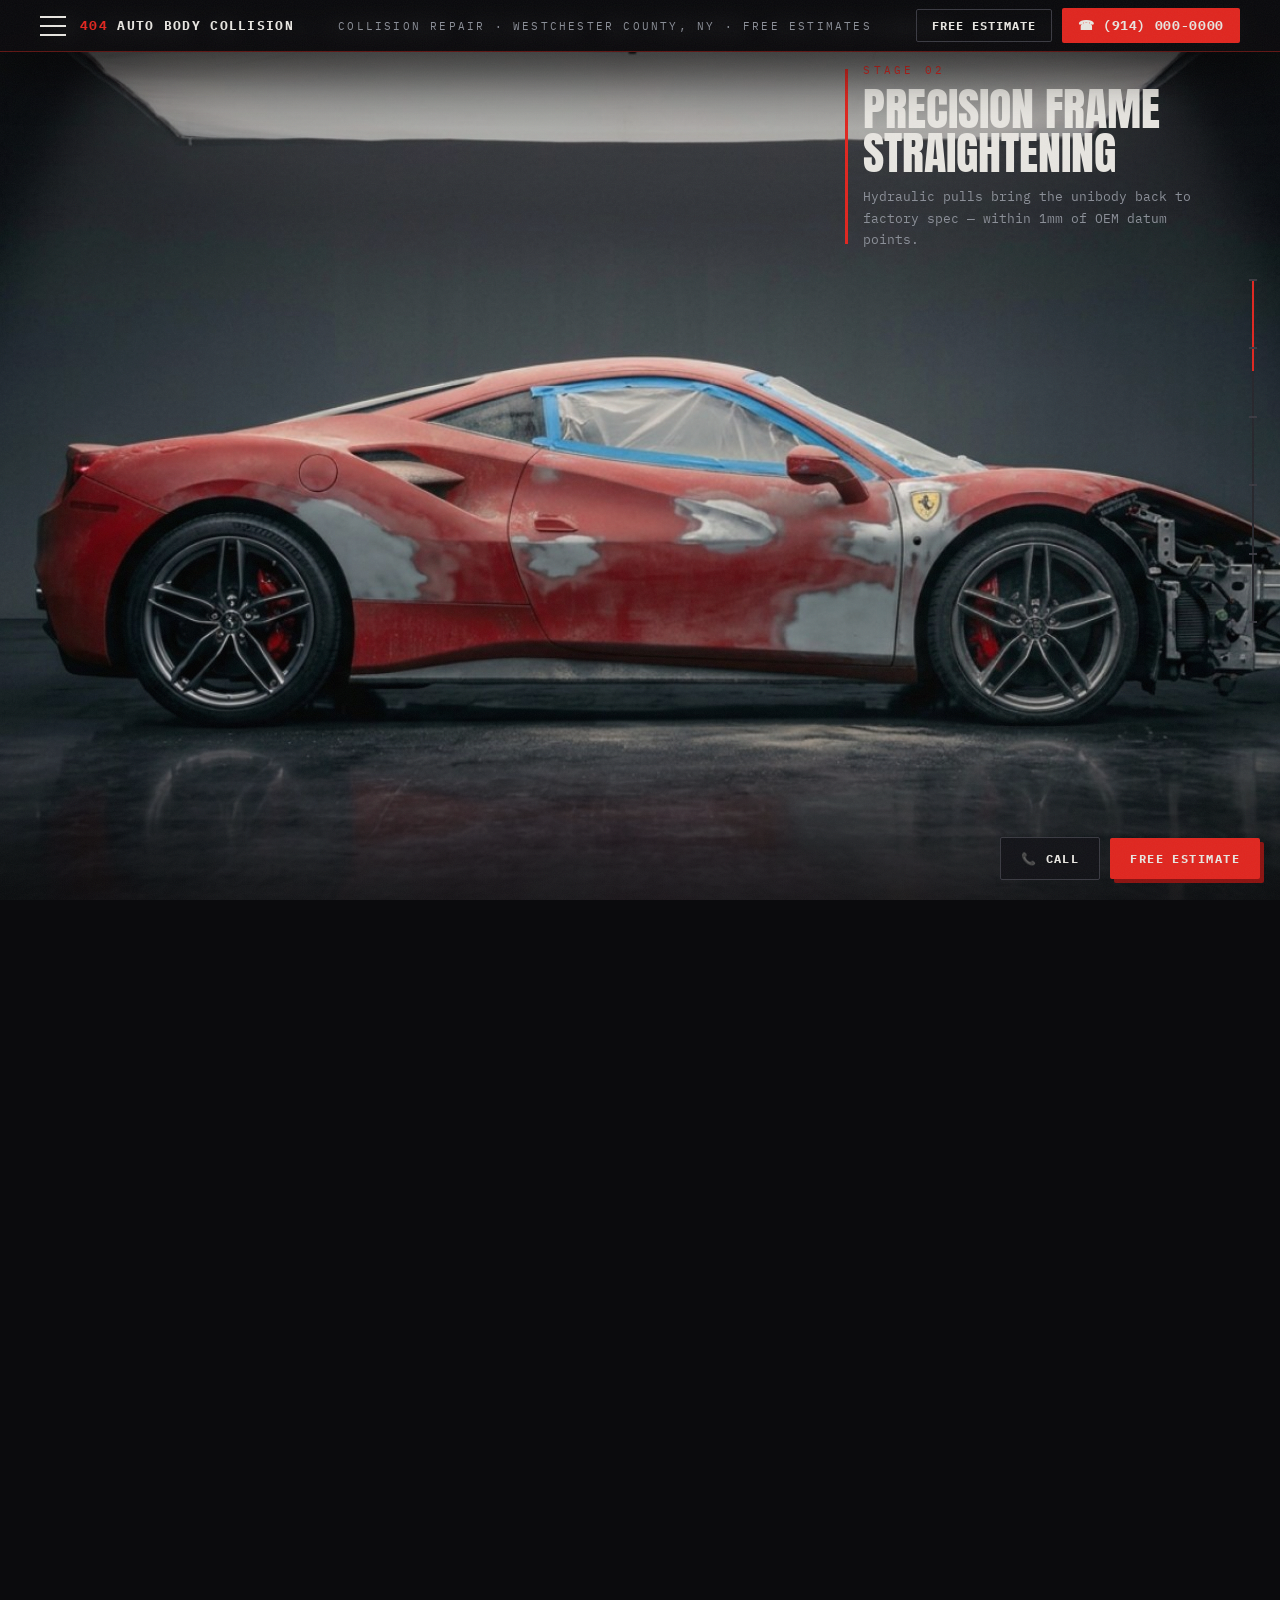
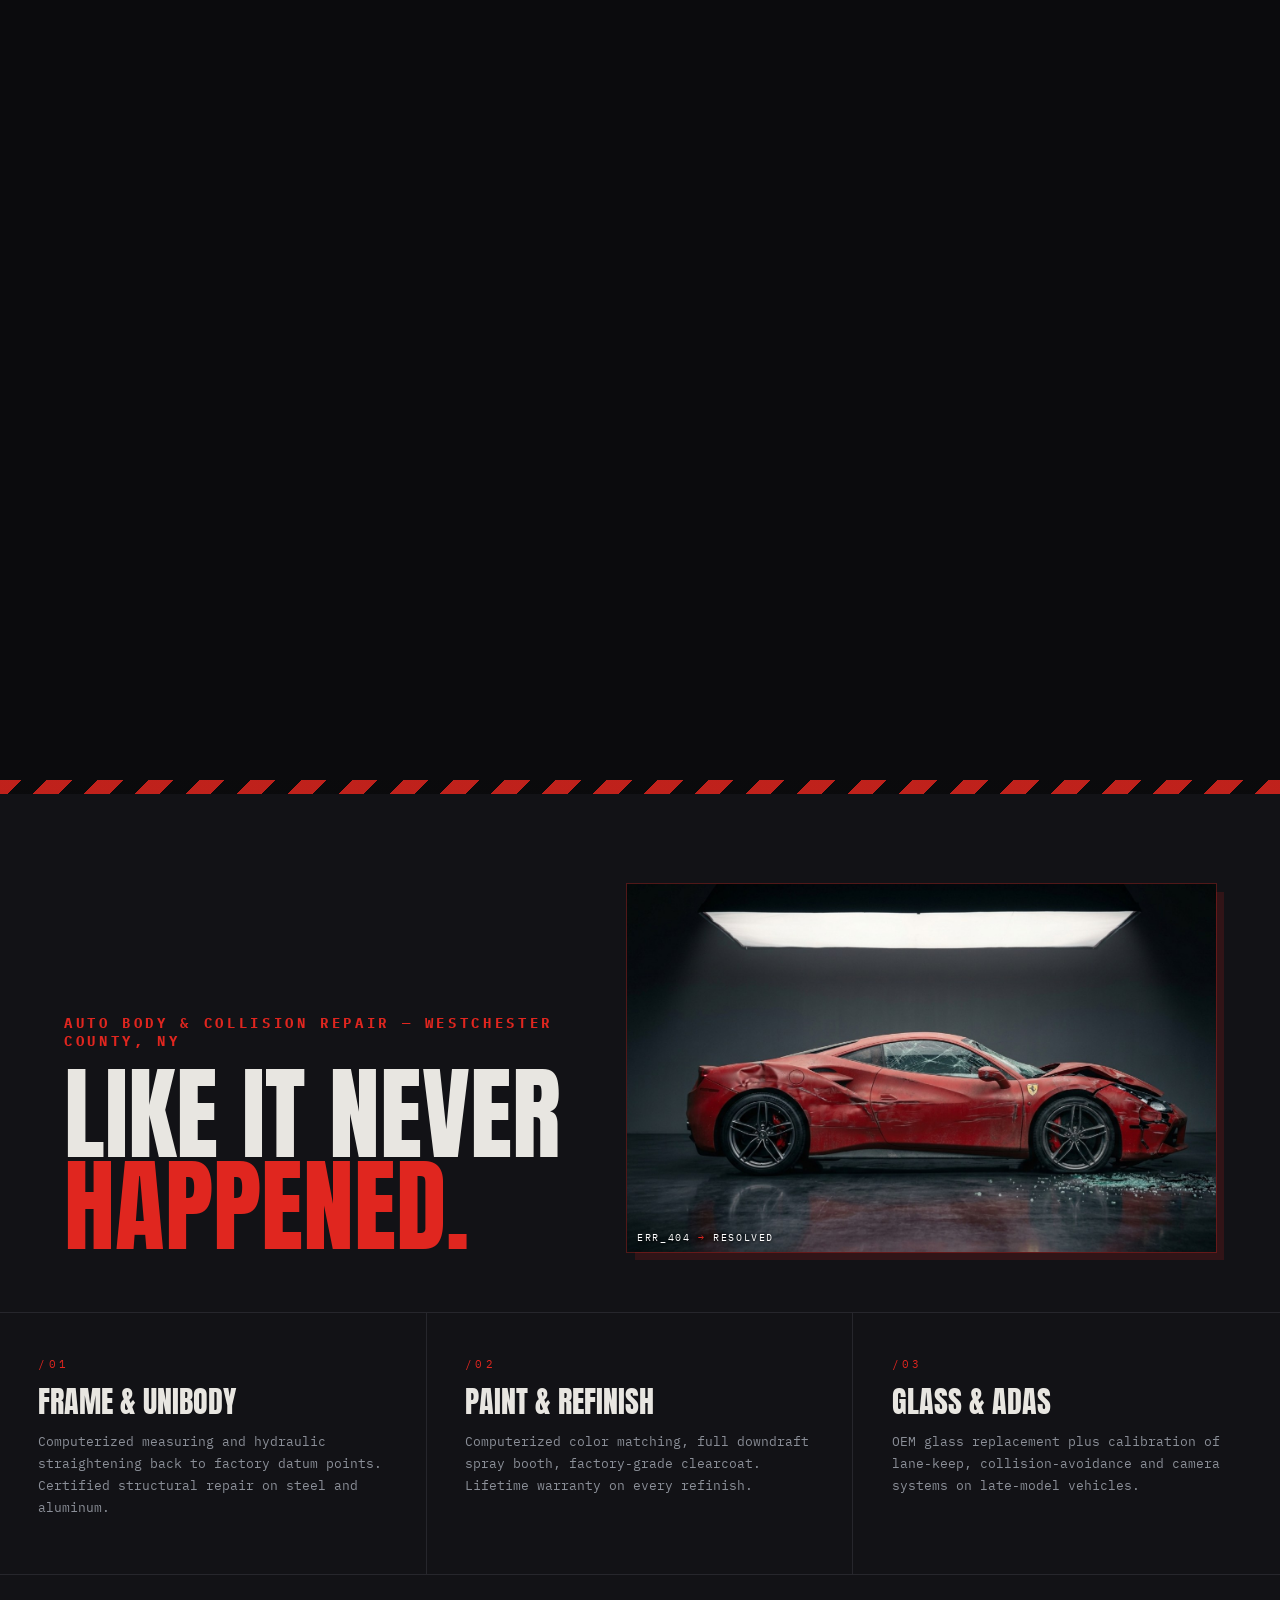
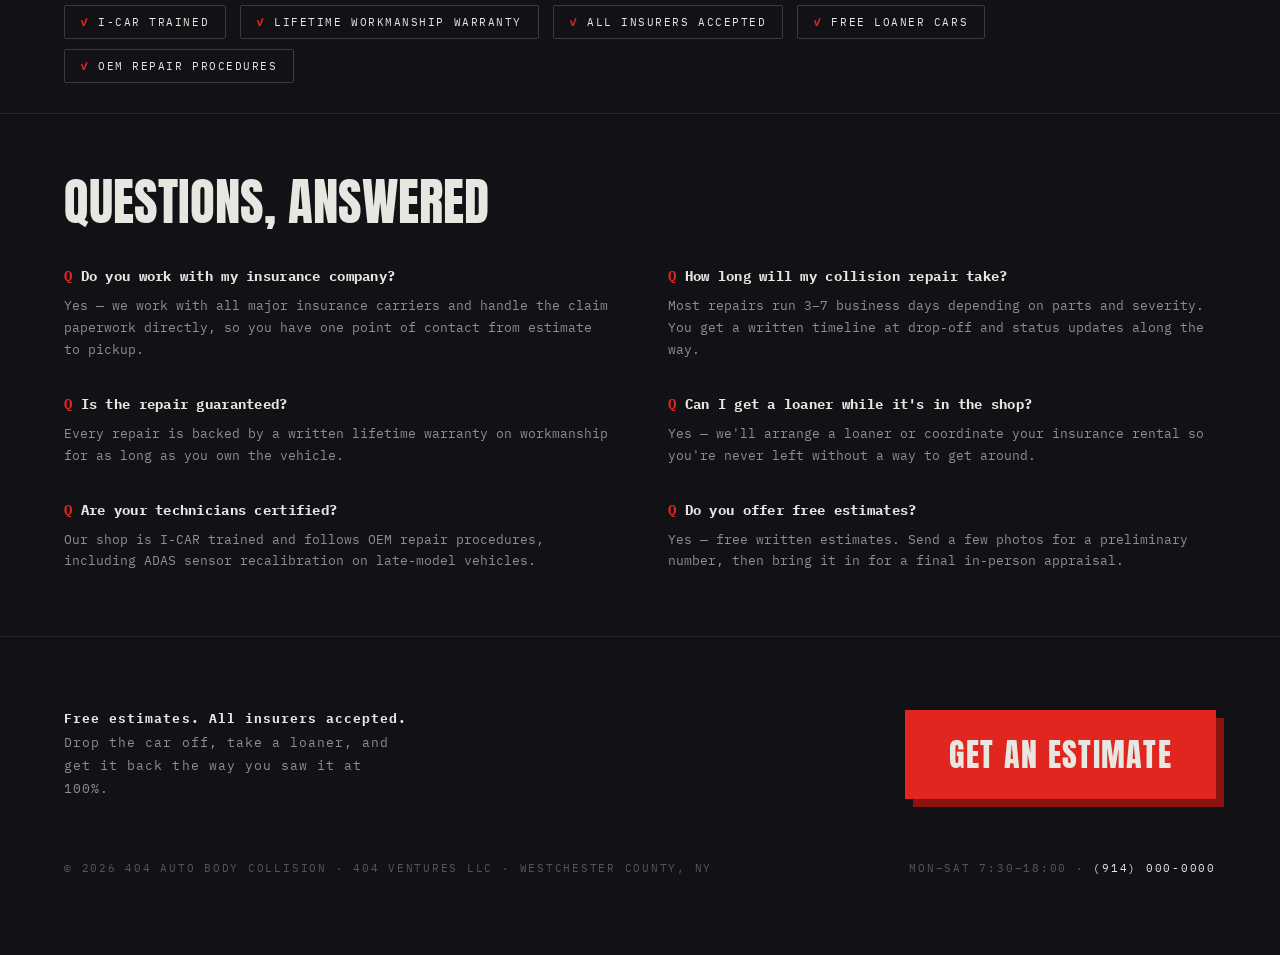
==== commit 4fb11b66: "Hero: fit whole car to width on portrait (first mobile version) Co-Authored-By: Claude Opus 4.8 <nor" ====
--- a/index.html
+++ b/index.html
@@ -909,10 +909,14 @@
   const i = Math.floor(seg);
   const f = st(seg - i, 0, 1);           // eased blend into next stage
 
-  // cover-fit with a slow pull-back as the car gets repaired (1.07 → 1.0)
+  // slow pull-back as the car gets repaired (1.07 → 1.0)
   const zoom = 1.07 - .07 * p;
   const iw = keyframes[0].naturalWidth, ih = keyframes[0].naturalHeight;
-  const s = Math.max(W/iw, H/ih) * zoom;
+  // portrait/narrow screens: fit to WIDTH so the whole car shows (cover-fit
+  // would zoom into the middle of the 16:9 photo on a tall phone).
+  const portrait = H > W;
+  const base = portrait ? (W/iw) : Math.max(W/iw, H/ih);
+  const s = base * zoom;
   const dw = iw*s, dh = ih*s, dx = (W-dw)/2, dy = (H-dh)/2;
   const IX = (x,y)=>[dx + x*dw, dy + y*dh]; // image-relative → screen coords
 
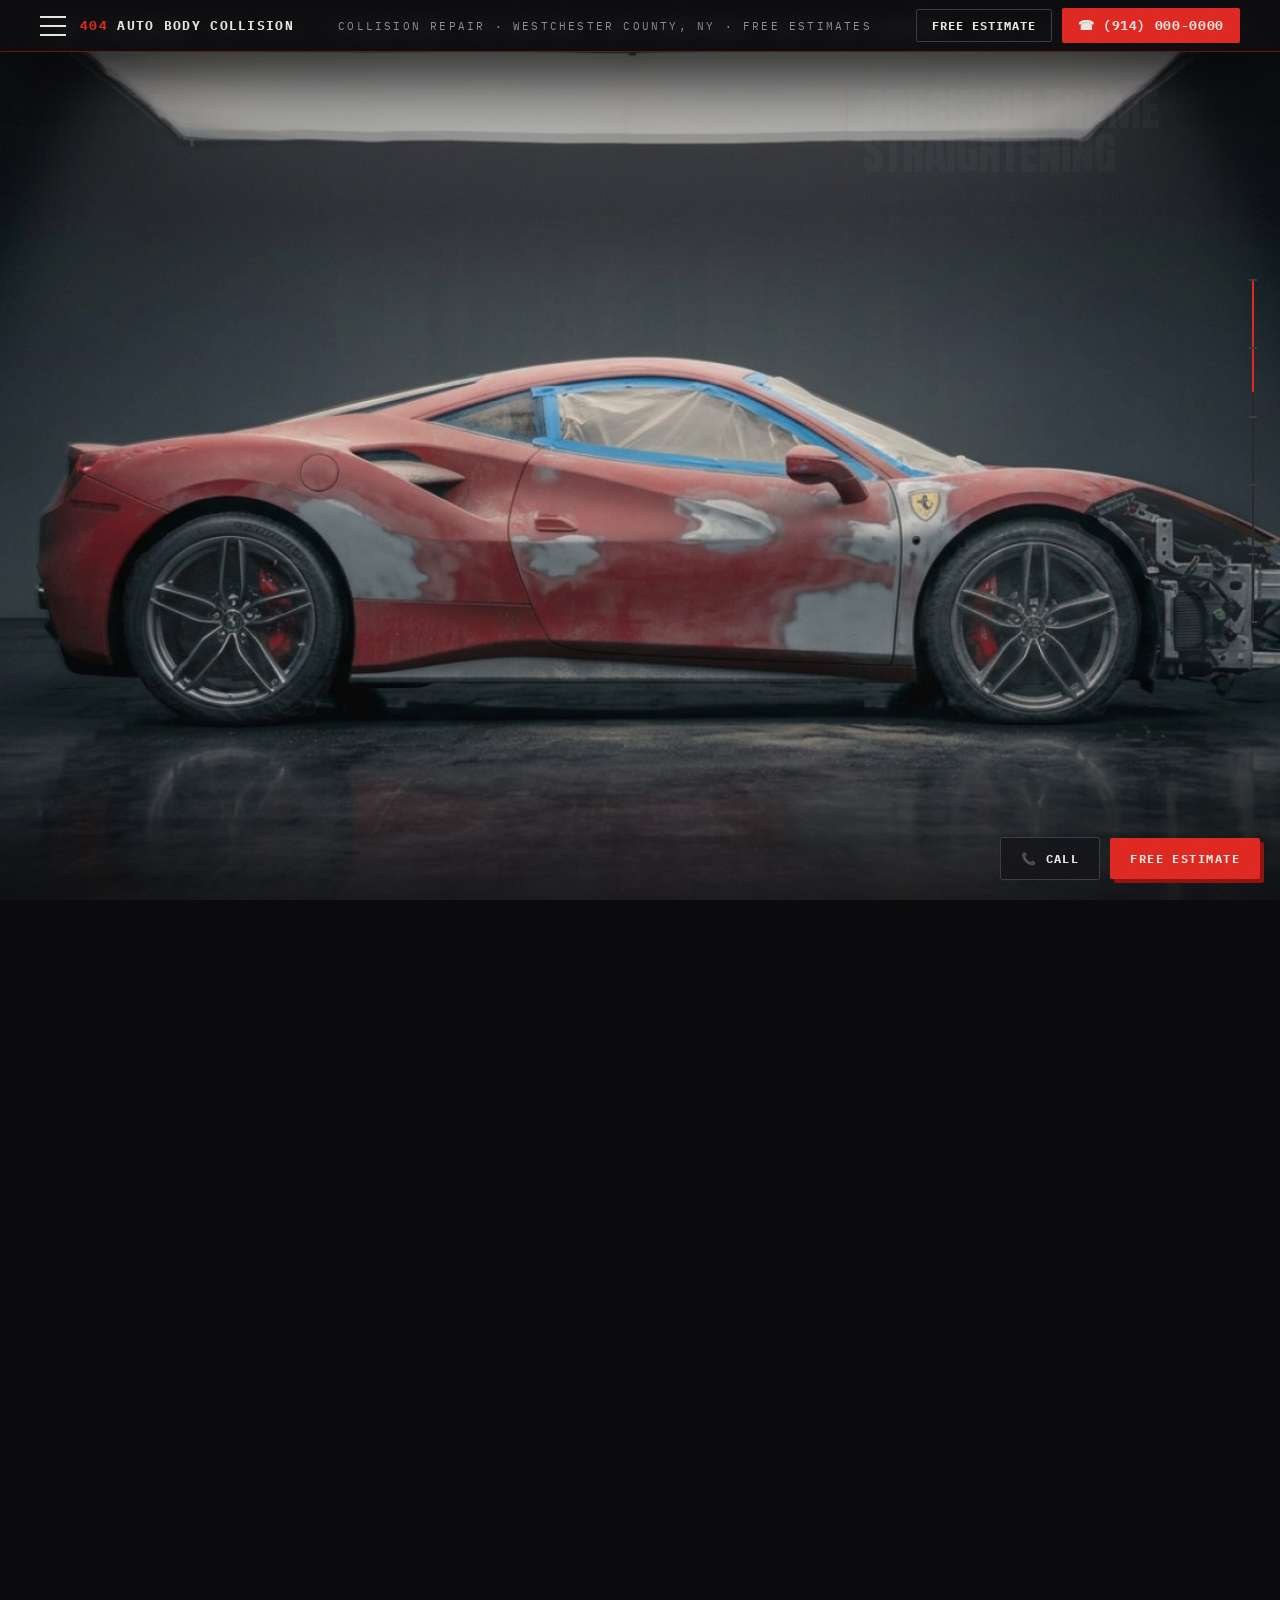
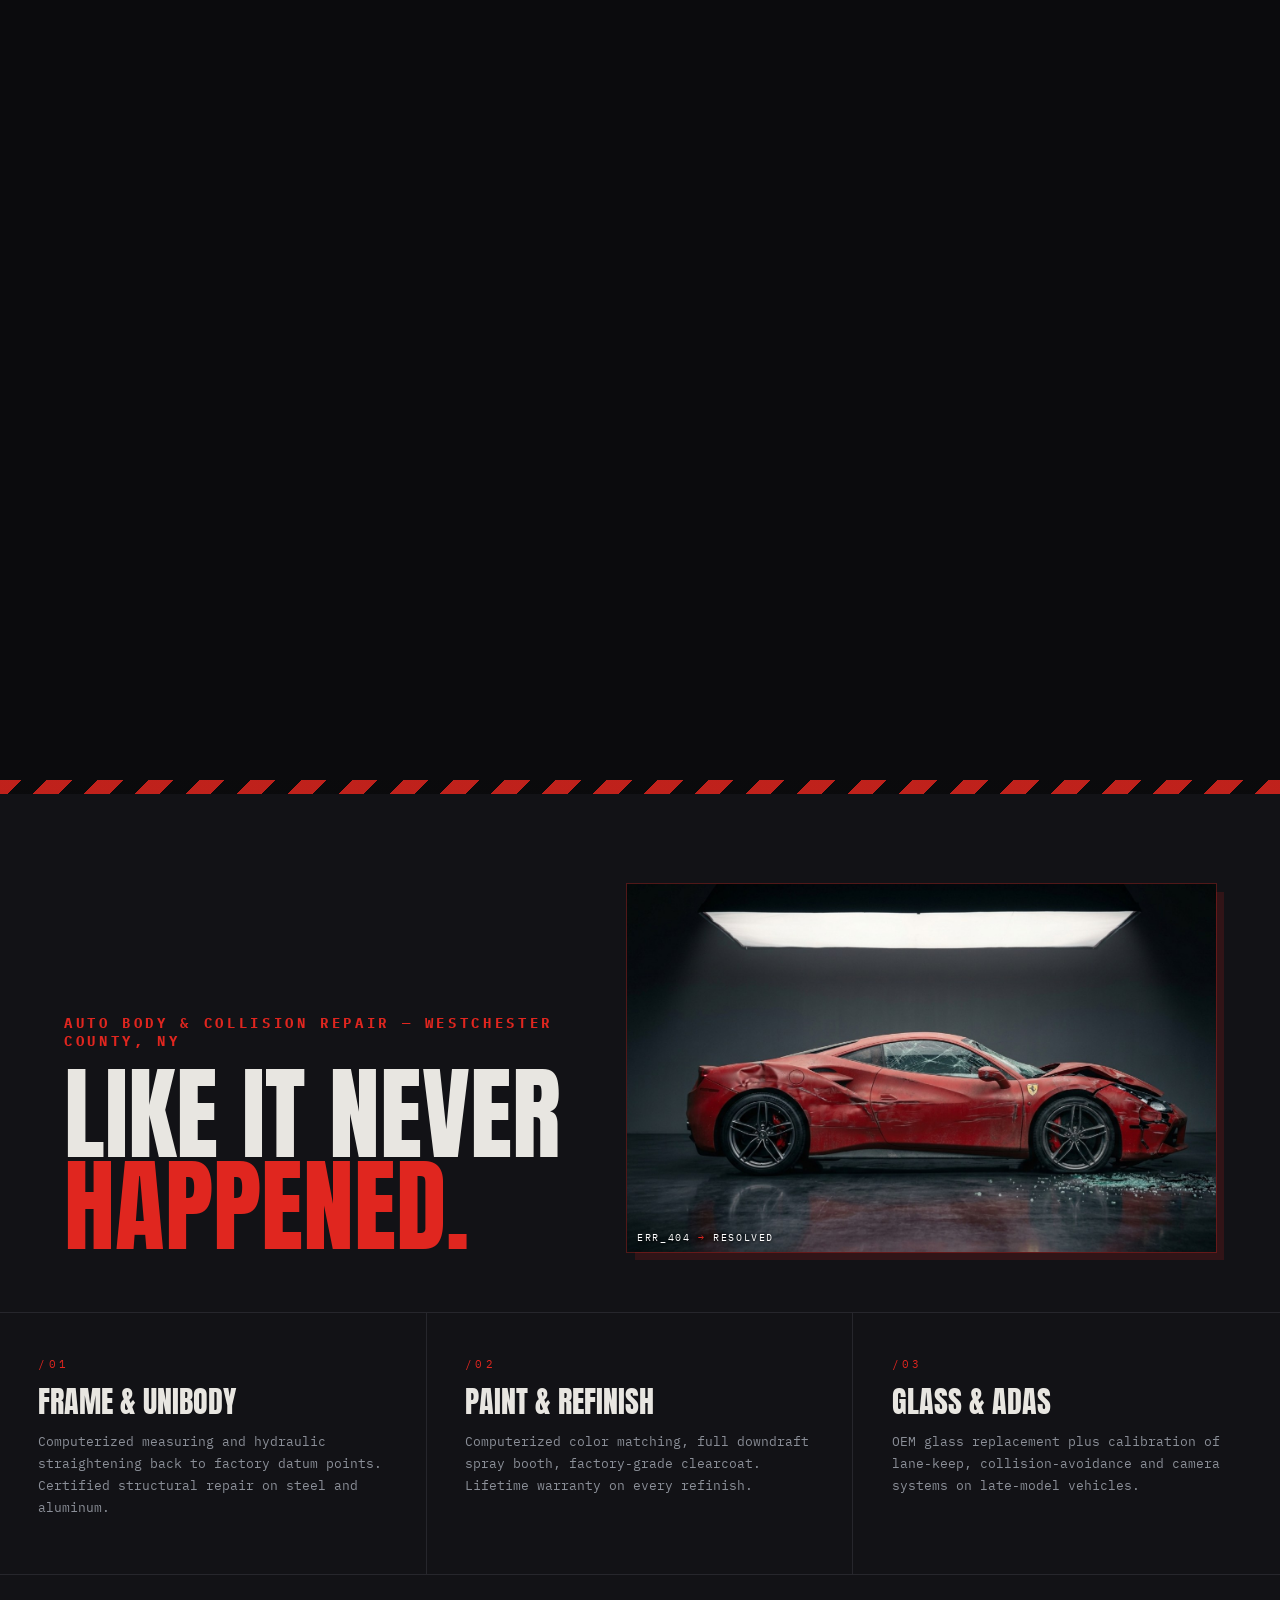
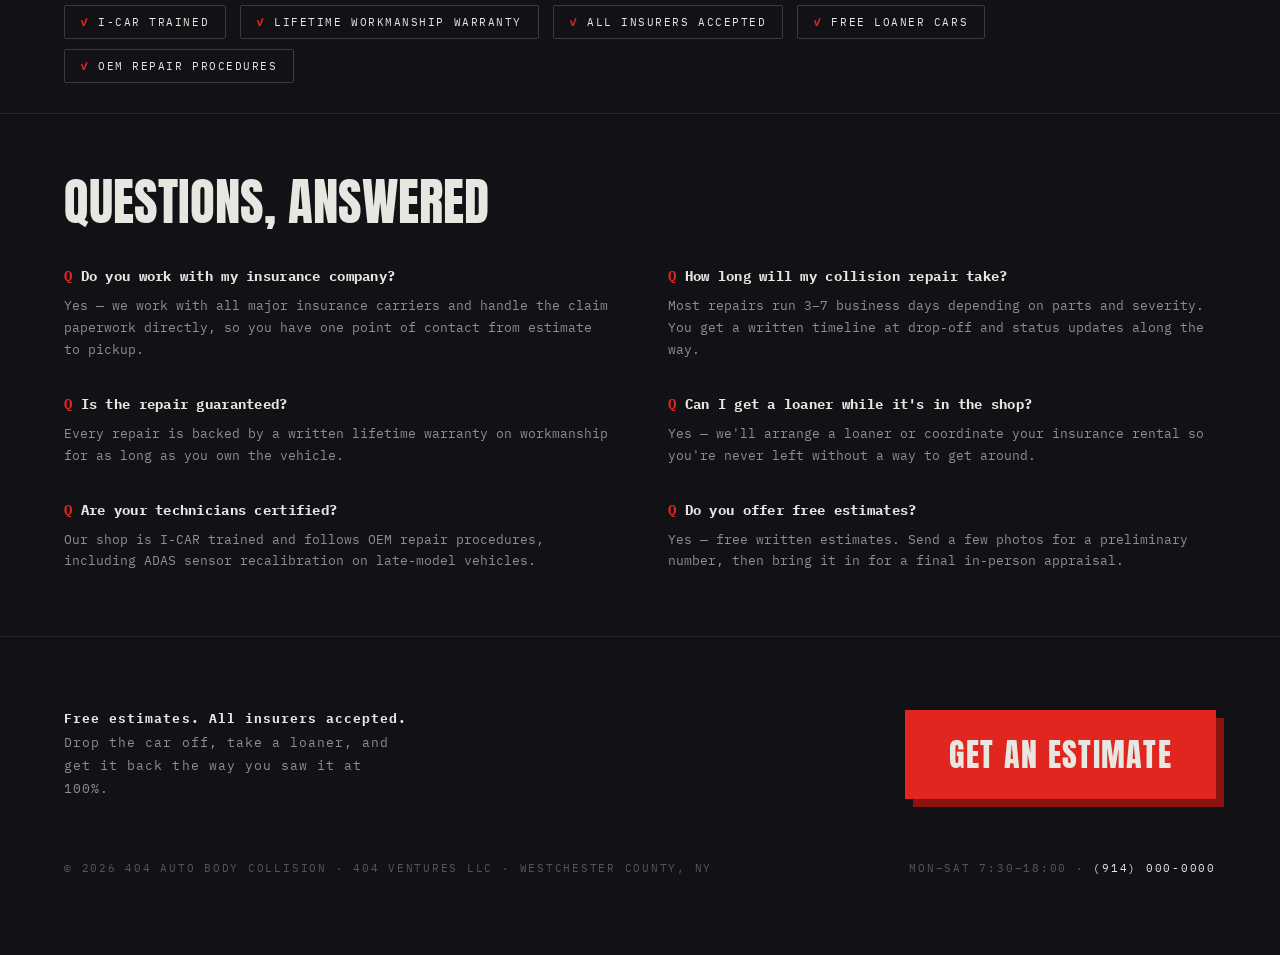
==== commit 99c2e703: "Fix logo/first-caption overlap during hero hand-off Logo fully fades by 5%; first stage caption star" ====
--- a/index.html
+++ b/index.html
@@ -435,7 +435,7 @@
     </div>
 
     <!-- stage callouts: data-a/data-b = progress window -->
-    <div class="callout co-left"  data-a="0.03" data-b="0.15">
+    <div class="callout co-left"  data-a="0.08" data-b="0.17">
       <div class="no">Stage 01</div><h3>Full damage assessment</h3>
       <p>Laser measuring on the frame bench. Every millimeter of deviation documented before a single tool touches the car.</p>
     </div>
@@ -970,7 +970,7 @@
   (framesReady ? drawPhotoFrame : drawFrame)(shown, t);
 
   railFill.style.height = Math.round(shown*100) + '%';
-  brandmark.style.opacity = 1 - st(shown, 0.02, 0.06);   // gone as the first stage caption arrives (~3-6%)
+  brandmark.style.opacity = 1 - st(shown, 0.0, 0.05);   // fully gone before the first caption appears (clean hand-off)
 
   callouts.forEach(c=>{
     const a = +c.dataset.a, b = +c.dataset.b;
